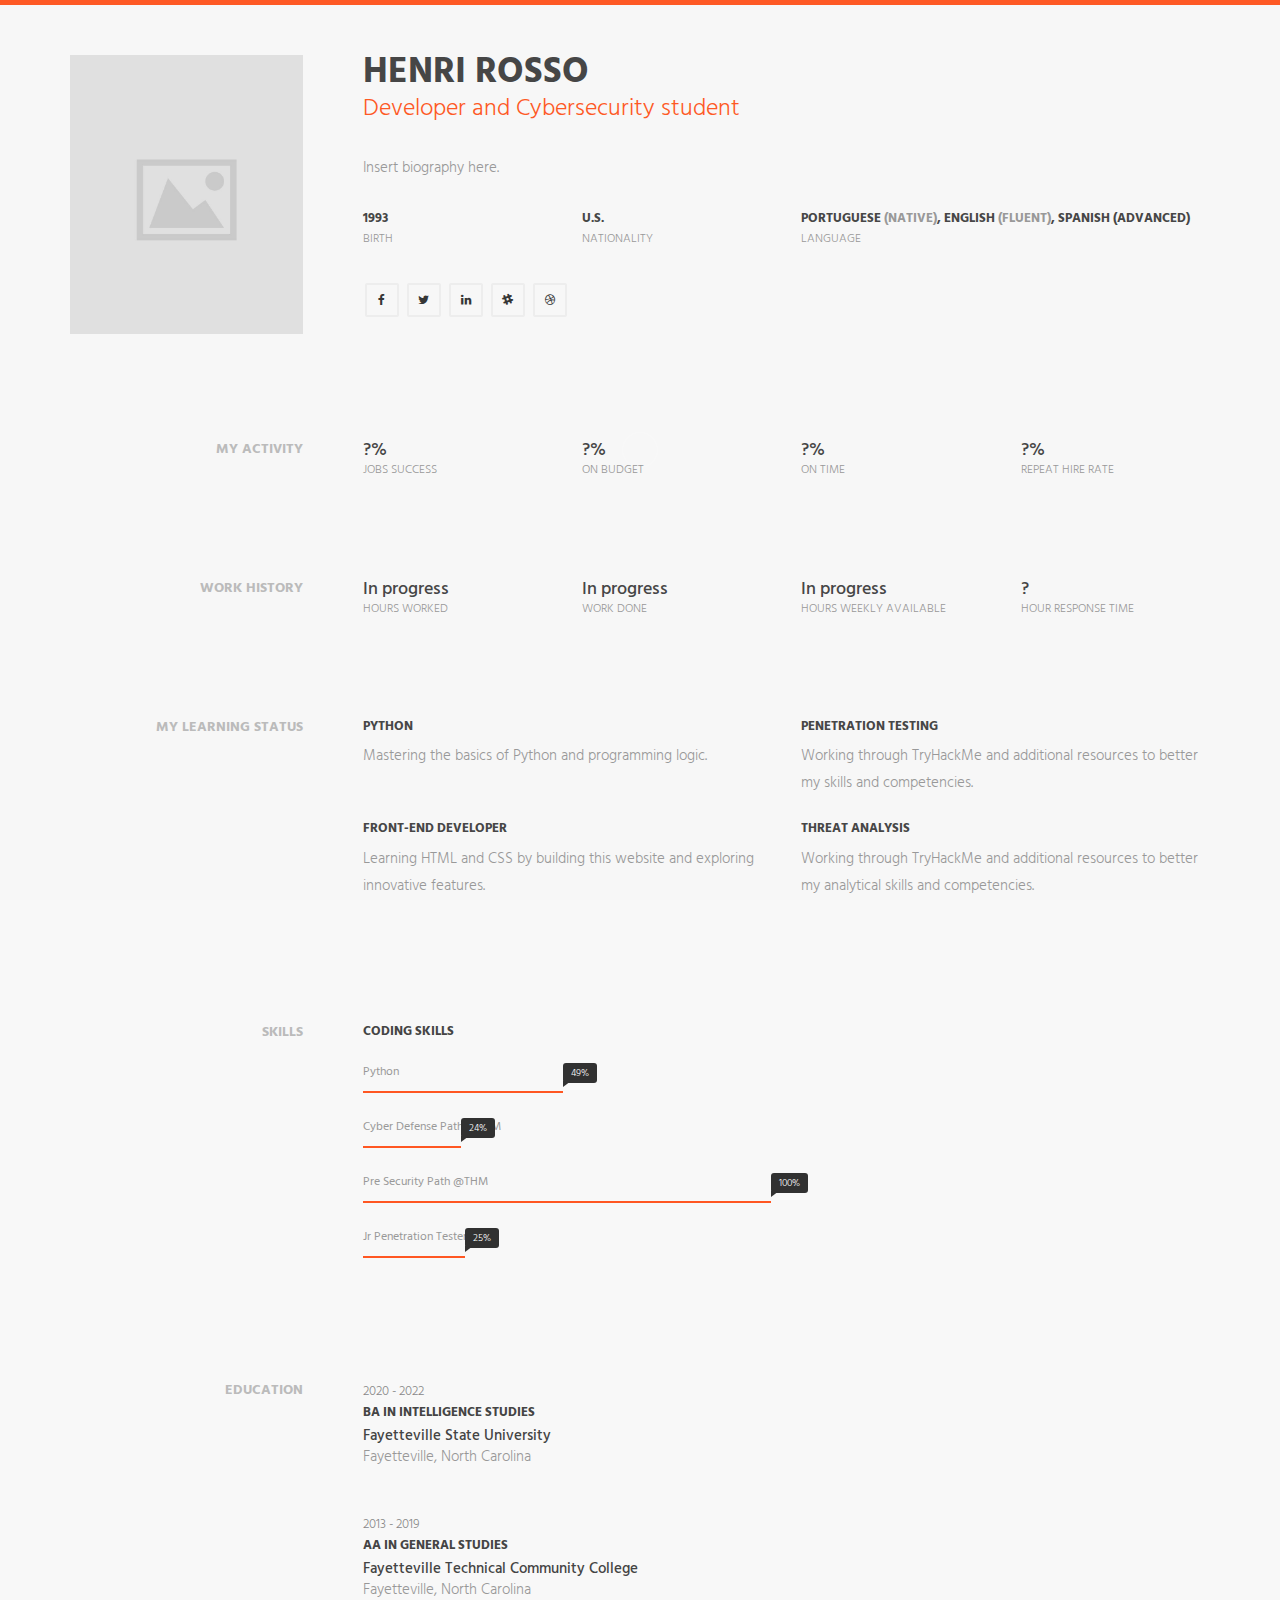
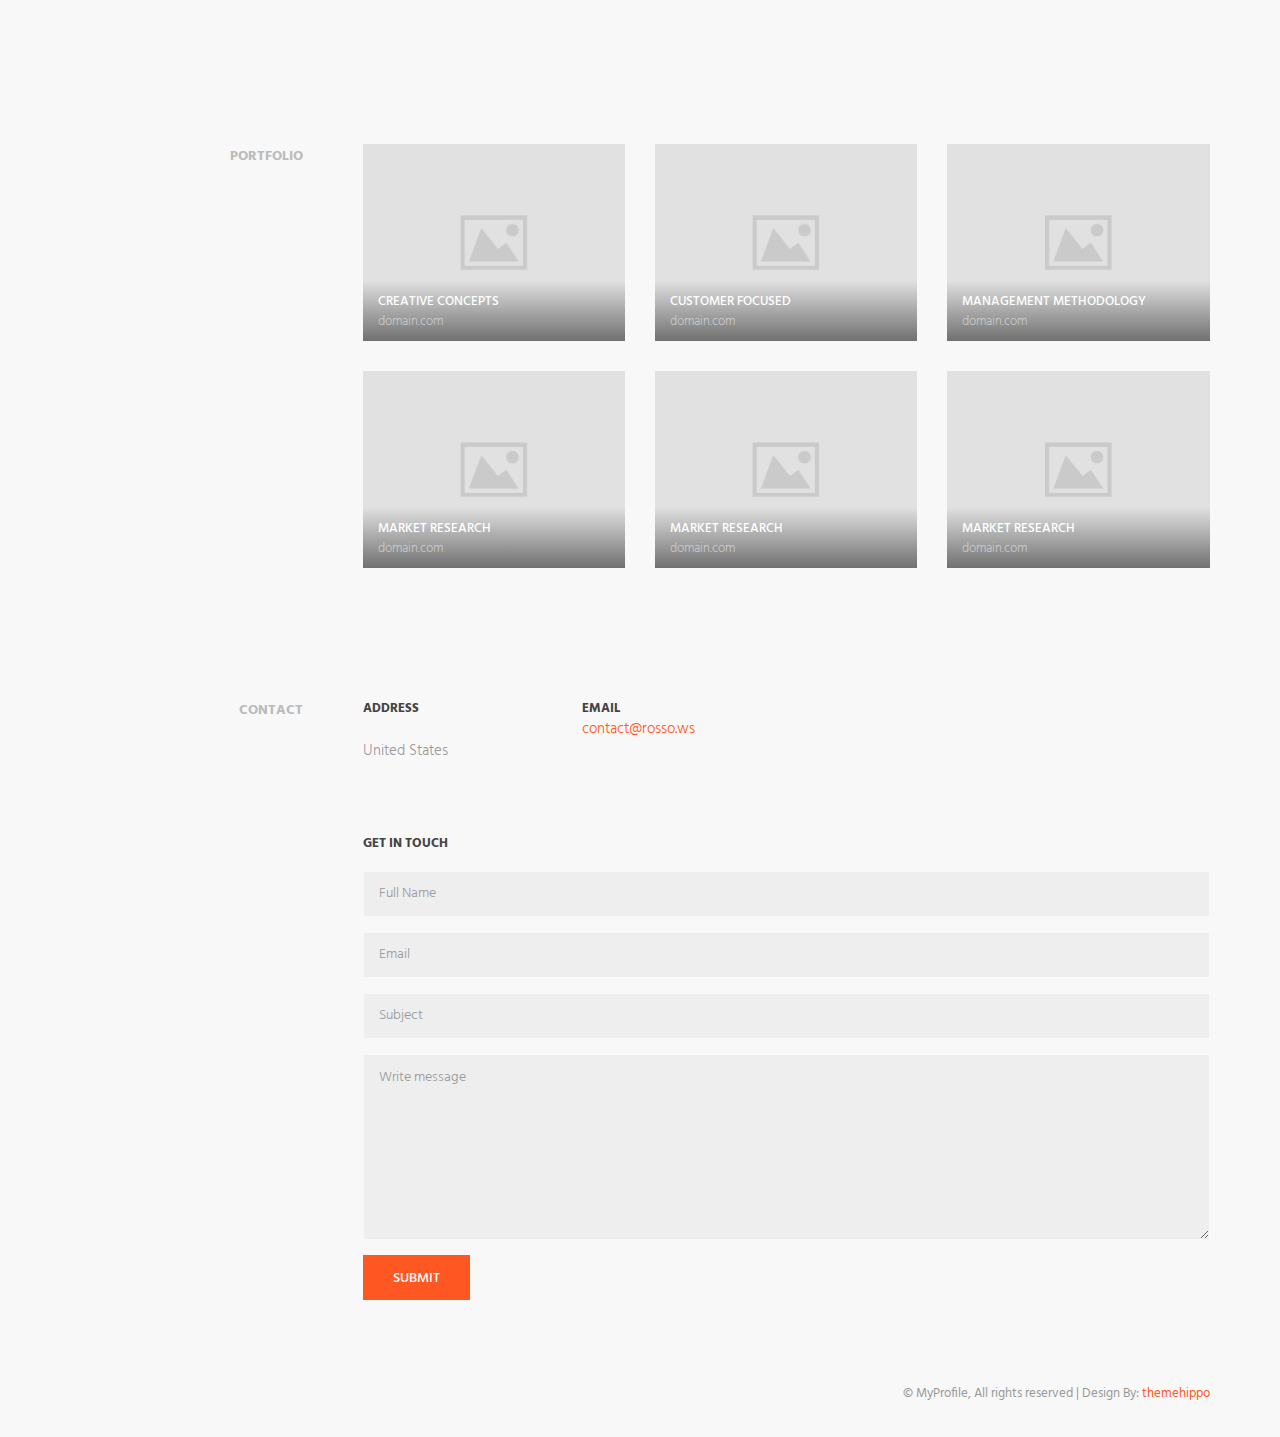
==== index.html @ 521755b3 "website" ====
<!DOCTYPE html>
<html>
<head>
    <meta charset="utf-8">
    <meta http-equiv="X-UA-Compatible" content="IE=edge">
    <meta name="viewport" content="width=device-width, initial-scale=1">
    <!-- The above 3 meta tags *must* come first in the head; any other head content must come *after* these tags -->
    <title>MyProfile - Bootstrap Resume Template</title>

    <!-- favicon -->
    <link href="favicon.png" rel=icon>

    <!-- web-fonts -->
    <link href="https://fonts.googleapis.com/css?family=Hind:300,400,500,600,700" rel="stylesheet">

    <!-- font-awesome -->
    <link href="css/font-awesome.min.css" rel="stylesheet">

    <!-- Bootstrap -->
    <link href="css/bootstrap.min.css" rel="stylesheet">

    <!-- owl carousal -->
    <link href="css/owl.carousel.css" rel="stylesheet">

    <!-- Style CSS -->
    <link href="css/style.css" rel="stylesheet">

    <!-- HTML5 shim and Respond.js for IE8 support of HTML5 elements and media queries -->
    <!-- WARNING: Respond.js doesn't work if you view the page via file:// -->
    <!--[if lt IE 9]>
    <script src="https://oss.maxcdn.com/html5shiv/3.7.2/html5shiv.min.js"></script>
    <script src="https://oss.maxcdn.com/respond/1.4.2/respond.min.js"></script>
    <![endif]-->
</head>
<body>
<div id="main-wrapper">
<!-- Page Preloader -->
<div id="preloader">
    <div id="status">
        <div class="status-mes"></div>
    </div>
</div>

<header class="header">
    <div class="container">
        <div class="row">
            <div class="col-md-3">
                <div class="profile-img">
                    <img src="img/img-profile.jpg" class="img-responsive" alt=""/>
                </div>
                <!-- Profile Image -->
            </div>
            <div class="col-md-9">
                <div class="name-wrapper">
                    <h1 class="name">Henri Rosso</h1>
                    <span>Developer and Cybersecurity student</span>
                </div>
                <p>
                    Insert biography here.
                </p>


                <div class="row">
                    <div class="col-md-3">
                        <div class="personal-details">
                            <strong>1993</strong>
                            <small>BIRTH</small>
                        </div>
                    </div>
                    <div class="col-md-3">
                        <div class="personal-details">
                            <strong>U.S.</strong>
                            <small>NATIONALITY</small>
                        </div>
                    </div>
                    <div class="col-md-6">
                        <div class="personal-details">
                            <strong>PORTUGUESE <span>(NATIVE)</span>, ENGLISH <span>(FLUENT)</span></span>, SPANISH (ADVANCED)</span></strong>
                            <small>LANGUAGE</small>
                        </div>
                    </div>
                </div>

                <ul class="social-icon">
                    <li><a href="#"><i class="fa fa-facebook" aria-hidden="true"></i></a></li>
                    <li><a href="#"><i class="fa fa-twitter" aria-hidden="true"></i></a></li>
                    <li><a href="#"><i class="fa fa-linkedin" aria-hidden="true"></i></a></li>
                    <li><a href="#"><i class="fa fa-slack" aria-hidden="true"></i></a></li>
                    <li><a href="#"><i class="fa fa-dribbble" aria-hidden="true"></i></a></li>
                </ul>
            </div>
        </div>
    </div>
</header>
<!-- .header-->

<section class="section-wrapper">
    <div class="container">
        <div class="row">
            <div class="col-md-3">
                <div class="section-title">
                    <h2>My Activity</h2>
                </div>
            </div>
            <div class="col-md-9">
                <div class="row">
                    <div class="col-sm-3">
                        <div class="item-stats">
                            <div class="item-stats-value">?%</div>
                            <div class="item-stats-name">Jobs Success</div>
                        </div>
                    </div>
                    <div class="col-sm-3">
                        <div class="item-stats">
                            <div class="item-stats-value">?%</div>
                            <div class="item-stats-name">On Budget</div>
                        </div>
                    </div>
                    <div class="col-sm-3">
                        <div class="item-stats">
                            <div class="item-stats-value">?%</div>
                            <div class="item-stats-name">On Time</div>
                        </div>
                    </div>
                    <div class="col-sm-3">
                        <div class="item-stats">
                            <div class="item-stats-value">?%</div>
                            <div class="item-stats-name">Repeat Hire Rate</div>
                        </div>
                    </div>
                </div>
            </div>
        </div>
    </div>
</section>
<!-- .activity-wrapper -->

<section class="work-history-wrapper section-wrapper">
    <div class="container">
        <div class="row">
            <div class="col-md-3">
                <div class="section-title">
                    <h2>Work History</h2>
                </div>
            </div>
            <div class="col-md-9">
                <div class="row">
                    <div class="col-sm-3">
                        <div class="item-stats">
                            <div class="item-stats-value">In progress</div>
                            <div class="item-stats-name">hours worked</div>
                        </div>
                    </div>
                    <div class="col-sm-3">
                        <div class="item-stats">
                            <div class="item-stats-value">In progress</div>
                            <div class="item-stats-name">Work Done</div>
                        </div>
                    </div>
                    <div class="col-sm-3">
                        <div class="item-stats">
                            <div class="item-stats-value">In progress</div>
                            <div class="item-stats-name">Hours weekly Available</div>
                        </div>
                    </div>
                    <div class="col-sm-3">
                        <div class="item-stats">
                            <div class="item-stats-value">?</div>
                            <div class="item-stats-name">Hour Response Time</div>
                        </div>
                    </div>
                </div>
            </div>
        </div>
    </div>
</section>
<!-- .work-history-wrapper -->

<section class="expertise-wrapper section-wrapper">
    <div class="container">
        <div class="row">
            <div class="col-md-3">
                <div class="section-title">
                    <h2>My Learning Status</h2>
                </div>
            </div>

            <div class="col-md-9">
                <div class="row">
                    <div class="col-md-6">
                        <div class="expertise-item">
                            <h3>Python</h3>

                            <p>
                                Mastering the basics of Python and programming logic.
                            </p>
                        </div>
                    </div>
                    <div class="col-md-6">
                        <div class="expertise-item">
                            <h3>Penetration Testing </h3>

                            <p>
                                Working through TryHackMe and additional resources to better my skills and competencies.
                            </p>
                        </div>
                    </div>
                </div>
                <div class="row">
                    <div class="col-md-6">
                        <div class="expertise-item">
                            <h3>Front-End Developer</h3>

                            <p>
                                Learning HTML and CSS by building this website and exploring innovative features.
                            </p>
                        </div>
                    </div>

                    <div class="col-md-6">
                        <div class="expertise-item">
                            <h3>Threat Analysis</h3>

                            <p>
                                Working through TryHackMe and additional resources to better my analytical skills and competencies. </p>
                        </div>
                    </div>

                </div>
            </div>
        </div>
        <!-- .row -->


    </div>
</section>
<!-- .expertise-wrapper -->

<section class="section-wrapper skills-wrapper">
    <div class="container">
        <div class="row">
            <div class="col-md-3">
                <div class="section-title">
                    <h2>Skills</h2>
                </div>
            </div>

            <div class="col-md-9">
                <div class="row">
                    <div class="col-md-6">
                        <div class="progress-wrapper">

                            <h3>CODING SKILLS</h3>

                            <div class="progress-item">
                                <span class="progress-title">Python</span>

                                <div class="progress">
                                    <div class="progress-bar" role="progressbar" aria-valuenow="49" aria-valuemin="0"
                                         aria-valuemax="100" style="width: 49%"><span
                                            class="progress-percent"> 49%</span>
                                    </div>
                                </div>
                                <!-- .progress -->
                            </div>
                            <!-- .skill-progress -->

                            <div class="progress-item">
                                <span class="progress-title">Cyber Defense Path @THM</span>

                                <div class="progress">
                                    <div class="progress-bar" role="progressbar" aria-valuenow="24" aria-valuemin="0"
                                         aria-valuemax="100" style="width: 24%"><span
                                            class="progress-percent"> 24%</span>
                                    </div>
                                </div>
                                <!-- /.progress -->
                            </div>
                            <!-- /.skill-progress -->

                            <div class="progress-item">
                                <span class="progress-title">Pre Security Path @THM</span>

                                <div class="progress">
                                    <div class="progress-bar" role="progressbar" aria-valuenow="100" aria-valuemin="0"
                                         aria-valuemax="100" style="width: 100%;"><span
                                            class="progress-percent"> 100%</span>
                                    </div>
                                </div>
                                <!-- /.progress -->
                            </div>
                            <!-- /.skill-progress -->

                            <div class="progress-item">
                                <span class="progress-title">Jr Penetration Tester</span>

                                <div class="progress">
                                    <div class="progress-bar" role="progressbar" aria-valuenow="25" aria-valuemin="0"
                                         aria-valuemax="100" style="width: 25%;"><span
                                            class="progress-percent"> 25%</span>
                                    </div>
                                </div>
                                <!-- /.progress -->
                            </div>
                            <!-- /.skill-progress -->


                        </div>
                        <!-- /.progress-wrapper -->
                    </div>
                    
                </div>
                <!--.row -->
            </div>
        </div>

    </div>
    <!-- .container-fluid -->
</section>
<!-- .skills-wrapper -->
<section class="section-education section-wrapper">
    <div class="container">
        <div class="row">
            <div class="col-md-3">
                <div class="section-title"><h2>Education</h2></div>
            </div>

            <div class="col-md-9">
                <div class="row">
                    <div class="col-md-12">
                        <div class="content-item">
                            <small>2020 - 2022</small>
                            <h3>BA in Intelligence Studies</h3>
                            <h4>Fayetteville State University</h4>

                            <p>Fayetteville, North Carolina</p>
                        </div>
                        <!-- .experience-item -->
                        <div class="content-item">
                            <small>2013 - 2019</small>
                            <h3>AA in General Studies</h3>
                            <h4>Fayetteville Technical Community College</h4>

                            <p>Fayetteville, North Carolina</p>
                        </div>
                        <!-- .experience-item -->
                        <!-- .experience-item -->
                    </div>
                </div>
                <!--.row-->
            </div>

        </div>
        <!--.row-->
    </div>
    <!-- .container -->
</section>
<!-- .section-education -->
<section class="section-wrapper portfolio-section">
    <div class="container">
        <div class="row">
            <div class="col-md-3">
                <div class="section-title">
                    <h2>Portfolio</h2>
                </div>
            </div>

            <div class="col-md-9">
                <div class="row">
                    <div class="col-md-4 col-sm-6">
                        <a class="portfolio-item" href="#">
                            <div class="portfolio-thumb">
                                <img src="img/portfolio-1.jpg" alt="">
                            </div>

                            <div class="portfolio-info">
                                <h3>Creative concepts</h3>
                                <small>domain.com</small>
                            </div>
                            <!-- portfolio-info -->
                        </a>
                        <!-- .portfolio-item -->
                    </div>
                    <div class="col-md-4 col-sm-6">
                        <a class="portfolio-item" href="#">
                            <div class="portfolio-thumb">
                                <img src="img/portfolio-2.jpg" alt="">
                            </div>

                            <div class="portfolio-info">
                                <h3>Customer focused</h3>
                                <small>domain.com</small>
                            </div>
                            <!-- portfolio-info -->
                        </a>
                        <!-- .portfolio-item -->
                    </div>
                    <div class="col-md-4 col-sm-6">
                        <a class="portfolio-item" href="#">
                            <div class="portfolio-thumb">
                                <img src="img/portfolio-3.jpg" alt="">
                            </div>

                            <div class="portfolio-info">
                                <h3>Management methodology</h3>
                                <small>domain.com</small>
                            </div>
                            <!-- portfolio-info -->
                        </a>
                        <!-- .portfolio-item -->
                    </div>
                    <div class="col-md-4 col-sm-6">
                        <a class="portfolio-item" href="#">
                            <div class="portfolio-thumb">
                                <img src="img/portfolio-4.jpg" alt="">
                            </div>

                            <div class="portfolio-info">
                                <h3>Market research</h3>
                                <small>domain.com</small>
                            </div>
                            <!-- portfolio-info -->
                        </a>
                        <!-- .portfolio-item -->
                    </div>
                    <div class="col-md-4 col-sm-6">
                        <a class="portfolio-item" href="#">
                            <div class="portfolio-thumb">
                                <img src="img/portfolio-5.jpg" alt="">
                            </div>

                            <div class="portfolio-info">
                                <h3>Market research</h3>
                                <small>domain.com</small>
                            </div>
                            <!-- portfolio-info -->
                        </a>
                        <!-- .portfolio-item -->
                    </div>
                    <div class="col-md-4 col-sm-6">
                        <a class="portfolio-item" href="#">
                            <div class="portfolio-thumb">
                                <img src="img/portfolio-6.jpg" alt="">
                            </div>

                            <div class="portfolio-info">
                                <h3>Market research</h3>
                                <small>domain.com</small>
                            </div>
                            <!-- portfolio-info -->
                        </a>
                        <!-- .portfolio-item -->
                    </div>
                </div>
            </div>
        </div>
        <!-- /.row -->
    </div>
</section>
<!-- .portfolio -->

<section class="section-contact section-wrapper">
    <div class="container">
        <div class="row">
            <div class="col-md-3">
                <div class="section-title">
                    <h2>Contact</h2>
                </div>
            </div>

            <div class="col-md-9">
                <div class="row">
                    <div class="col-md-3">
                        <address>
                            <strong>Address</strong><br>
                            <br>
                            United States

                        </address>
                    </div>
                    <div class="col-md-3">
                        <address>
                            <strong>Email</strong><br>
                            <a href="mailto:#">contact@rosso.ws</a>
                        </address>
                    </div>

                </div>
                <!--.row-->

                <div class="feedback-form">
                    <h3>GET IN TOUCH</h3>

                    <form id="contactForm" action="sendemail.php" method="POST">
                        <div class="form-group">
                            <input type="text" name="name" required="" class="form-control" id="InputName"
                                   placeholder="Full Name">
                        </div>
                        <div class="form-group">
                            <input type="email" name="email" required="" class="form-control" id="InputEmail"
                                   placeholder="Email">
                        </div>
                        <div class="form-group">
                            <input type="text" name="subject" class="form-control" id="InputSubject"
                                   placeholder="Subject">
                        </div>
                        <div class="form-group">
                            <textarea class="form-control" rows="4" required="" name="message" id="message-text"
                                      placeholder="Write message"></textarea>
                        </div>

                        <button type="submit" class="btn btn-primary">Submit</button>
                    </form>
                </div>
                <!-- .feedback-form -->

            </div>
        </div>
        <!--.row-->

    </div>
    <!--.container-fluid-->
</section>
<!--.section-contact-->

<footer class="footer">
    <div class="copyright-section">
        <div class="container">
            <div class="row">
                <div class="col-md-12">
                    <div class="copytext">&copy; MyProfile, All rights reserved | Design By: <a
                            href="https://themehippo.com">themehippo</a></div>
                </div>
            </div>
            <!--.row-->
        </div>
        <!-- .container-fluid -->
    </div>
    <!-- .copyright-section -->
</footer>
<!-- .footer -->

</div>
<!-- #main-wrapper -->

<!-- jquery -->
<script src="js/jquery-2.1.4.min.js"></script>
<!-- Bootstrap -->
<script src="js/bootstrap.min.js"></script>
<!--owl carousal-->
<script src="js/owl.carousel.min.js"></script>
<!--theme script-->
<script src="js/scripts.js"></script>
</body>
</html>
---- css/style.css ----
/*
Template Name: My Profile
Description: HTML5 / CSS3 One Page
Version: 1.0
Author: themehippo.com
*/

/*------------------------------------------------------------------
# [Color codes]

# Body  (text): #3a4750
# Heading Color #444444
# Theme Color (link color) #ff5722
# Mid grey (sub header) #f4f4f4
# -------------------------------------------------------------------*/

/* ---------------------------------

[Table of contents]

1. Body
2. header / .header
3. My Activity / .item-stats
4. Work History / .work-history-wrapper
5. My Specialities / .expertise-wrapper
6. Skills / .skills-wrapper
7. Work Experiance / .section-experience
8. Education / .section-education
9. Marketplace Profile / .section-profile
10. Portfolio / .portfolio-section
11. Recent Reviews / .review-section
12. Contact / .section-contact
13. footer 

------------------------------------*/


body {
    font-family : 'Hind', sans-serif;
    font-size   : 15px;
    line-height : 1.8em;
    color       : #989898;
    font-weight : 300;
    background  : #f8f8f8;
    }

/* --------------------------------------
 * Global Typography
 *------------------------------------------*/

h1, h2, h3, h4, h5, h6 {
    margin : 0 0 15px;
    color  : #444444;
    }

h1 {
    font-size   : 36px;
    line-height : 1.8em;
    font-weight : 700;
    }

h2 {
    font-size   : 18px;
    line-height : 1.8em;
    font-weight : 700;
    }

h3 {
    font-size   : 13px;
    line-height : 1.8em;
    font-weight : 700;
    }

h4 {
    font-size   : 15px;
    line-height : 1.8em;
    font-weight : 500;
    }

h5 {
    font-size   : 15px;
    line-height : 1.5em;
    font-weight : 500;
    }

h6 {
    font-size   : 15px;
    line-height : 1.5em;
    }

/* --------------------------------------
 * LINK STYLE
 *------------------------------------------*/
a {
    color              : #ff5722;
    text-decoration    : none;
    -webkit-transition : all 0.3s ease 0s;
    -moz-transition    : all 0.3s ease 0s;
    -o-transition      : all 0.3s ease 0s;
    transition         : all 0.3s ease 0s;
    }

a,
a:active,
a:focus,
a:active {
    text-decoration : none;
    outline         : none
    }

a:hover,
a:focus {
    text-decoration : none;
    color           : #ff5722;
    }

p {
    margin-bottom : 20px;
    }

strong {
    color : #444444;
    }

ul {
    margin     : 0;
    padding    : 0;
    list-style : none;
    }

/*------------------
 * Button Style
 *------------------*/
.btn {
    padding        : 14px 30px 11px;
    margin-bottom  : 0;
    font-size      : 14px;
    font-weight    : 500;
    border-radius  : 0;
    border         : 0;
    text-transform : uppercase;
    transition     : all .3s;
    }

.btn-lg {
    font-weight : 700;
    font-size   : 24px;
    padding     : 15px 30px;
    }

/*btn-primary*/
.btn-primary {
    background-color : #ff5722;
    }

.btn-primary:hover,
.btn-primary:focus,
.btn-primary:active:focus {
    background : #de4718;
    }

/*btn-default*/
.btn-default {
    color            : #2a54f5;
    background-color : transparent;
    border           : 2px solid #2a54f5;
    }

.btn-default:hover,
.btn-default:focus,
.btn-default:active:focus {
    background   : #2a54f5;
    color        : #ffffff;
    border-color : #2a54f5;
    }

button:focus,
.btn:focus,
.btn:active:focus {
    outline : none;
    }

/* --------------------
 *  main Wrapper
 * -------------------*/
#main-wrapper {
    overflow : hidden;
    }

/*-------------------
 * Section Wrapper
 *-------------------*/
.section-wrapper {
    padding : 50px 0;
    }

@media (max-width : 768px) {
    .section-wrapper {
        padding : 20px 0;
        }
    }

@media (max-width : 600px){
    .section-wrapper {
        padding : 20px;
        }
    }

/*---------------------------
 * Section Title
 *---------------------------*/
.section-title {
    margin-right : 30px;
    text-align   : right;
    }

.section-title h2 {
    font-size      : 14px;
    margin-bottom  : 5px;
    color          : #bbbbbb;
    text-transform : uppercase;
    }

@media (max-width: 768px) {
    .section-title{
        text-align: left;
        }
    .section-title h2{
        font-size: 18px;
        margin-bottom: 20px;
        }
    }

/*-----------------------------
 * NAVIGATION & HEADER STYLE
 *-----------------------------*/

.header {
    padding    : 50px 0;
    margin     : 0;
    position   : relative;
    border-top : 5px solid #ff5722;
    }

.header .profile-img {
    margin-right : 30px;
    }

.header .name-wrapper {
    margin-bottom : 30px;
    }

.header .name-wrapper h1 {
    text-transform : uppercase;
    line-height    : 1;
    margin         : 0 0 5px;
    }

.header .name-wrapper span {
    font-size : 24px;
    color     : #ff5722;
    }

.header .personal-details {
    margin : 10px 0;
    }

.header .personal-details strong {
    font-size   : 13px;
    color       : #444444;
    display     : block;
    line-height : 1;
    }

.header .personal-details small {
    font-size : 12px;
    }

.header .personal-details span {
    color : #989898;
    }

@media (max-width : 768px) {
    .header {
        padding    : 20px 0;
        }

    .header .profile-img {
        margin: 0 0 30px;
        }
    }

@media (max-width : 600px){
    .header{
        padding: 20px;
        }
    }


    /*-------------------
     * Social Icon
     *-------------------*/

.social-icon {
    margin  : 20px 0;
    padding : 0;
    display : block;
    }

.social-icon li {
    display : inline-block;
    margin  : 0 2px;
    }

.social-icon li a {
    display       : block;
    font-size     : 12px;
    color         : #333333;
    width         : 34px;
    height        : 34px;
    line-height   : 33px;
    text-align    : center;
    border-radius : 2px;
    border        : 2px solid #eeeeee;
    }

.social-icon li a:hover {
    border-color : #cccccc;
    }


/*-------------------
 * Expertise
 *-------------------*/
.item-stats .item-stats-value{
    font-size: 18px;
    color: #444;
    font-weight: 500;
    }

.item-stats .item-stats-name{
    font-size: 12px;
    text-transform: uppercase;
    line-height: 1;
    }


@media (max-width: 768px) {
    .item-stats{
        margin-bottom: 30px;
        }
    }

/*-------------------
 * Expertise
 *-------------------*/
.expertise-item {
    margin-bottom : 20px;
    }

.expertise-item h3 {
    text-transform : uppercase;
    margin-bottom  : 5px;
    }

/*-------------------
 * Skills Progressbar
 *-------------------*/

.progress-item {
    position : relative;
    }

.progress-item .progress-title {
    font-size     : 12px;
    font-weight   : 400;
    display       : inline-block;
    margin-bottom : 5px;
    }

.progress-item .progress {
    height        : 2px;
    box-shadow    : none;
    border-radius : 0;
    background    : transparent;
    }

.progress-item .progress-bar {
    background-color : #ff5722;
    box-shadow       : none;
    text-align       : right;
    }

.progress-item .progress-percent {
    font-size        : 10px;
    background-color : #313131;
    position         : absolute;
    top              : 5px;
    padding          : 0 8px;
    border-radius    : 3px;
    }

.progress-item .progress-percent::before {
    content      : "";
    position     : absolute;
    left         : 0;
    bottom       : -4px;
    border-top   : 6px solid #313131;
    border-right : 8px solid transparent;
    }


@media (max-width: 768px) {
    .progress-wrapper{
        margin-bottom: 50px;
        }
    }

/*-------------------
 * Portfolio
 *-------------------*/

.portfolio-item {
    position      : relative;
    display       : block;
    margin-bottom : 30px;
    }

.portfolio-item .portfolio-thumb img {
    height    : auto;
    display   : block;
    max-width : 100%;
    }

.portfolio-item .portfolio-info {
    position   : absolute;
    padding    : 15px 15px 5px;
    bottom     : 0;
    width      : 100%;
    z-index    : 1;
    background : -webkit-linear-gradient(
            top,
            transparent 0%,
            rgba(0, 0, 0, 0.5) 100%
    );
    }

.portfolio-item::after {
    content    : "";
    position   : absolute;
    bottom     : 0;
    top        : 100%;
    left       : 0;
    right      : 0;
    background : -webkit-linear-gradient(
            top,
            transparent 0%,
            #000 100%
    );
    transition : all .2s linear;
    }

.portfolio-item:hover::after {
    top : 0;
    }

.portfolio-item .portfolio-info h3 {
    margin         : 0;
    line-height    : 1;
    color          : #ffffff;
    font-weight    : 500;
    text-transform : uppercase;
    }

.portfolio-item .portfolio-info small {
    color : rgba(255, 255, 255, .5);
    }


/*-----------------
 * Review
 *-----------------*/

#review .owl-wrapper .owl-item{
    padding-right: 20px;
    }
#review .media-left{
    padding-right: 15px;
    }
#review .media-left img{
    width: 50px;
    border-radius: 3px;
    }

#review .user-name{
    color: #444;
    font-weight: 500;
    }

#review .review-text{
    margin: 10px 0;
    }

/* rating */

#review .rating{
    display: -webkit-inline-box;
    display: -webkit-inline-flex;
    display: -ms-inline-flexbox;
    display: inline-flex;
    -webkit-box-align: center;
    -webkit-align-items: center;
    -ms-flex-align: center;
    align-items: center;
    }

#review .rating::after{
    content: attr(data-star_rating);
    padding: 3px 5px 0;
    color: #444;
    font-size: 16px;
    font-weight: 500;
    line-height: 21px;
    border-radius: 2px;
    margin-left: 5px;
    }

#review .rating-total{
    display: -webkit-inline-box;
    display: -webkit-inline-flex;
    display: -ms-inline-flexbox;
    display: inline-flex;
    position: relative;
    -webkit-box-align: center;
    -webkit-align-items: center;
    -ms-flex-align: center;
    align-items: center;
    -webkit-box-pack: justify;
    -webkit-justify-content: space-between;
    -ms-flex-pack: justify;
    justify-content: space-between;
    width: 80px;
    height: 16px;
    margin-top: -2px;
    }

#review .rating-progress{
    position: absolute;
    top: 0;
    right: 0;
    bottom: 0;
    left: 0;
    }

#review .rating-progress::after,
#review .rating-progress::before{
    display: block;
    position: absolute;
    top: 0;
    right: 0;
    bottom: 0;
    left: 0;
    background-size: 80px 16px;
    background-repeat: no-repeat;
    content: "";
    }

#review .rating-progress::before{
    background-image: url("../img/rating-background.svg");
    }

#review .rating-progress::after{
    background-image: url("../img/rating-foreground.svg");
    }

#review .rating-progress.rate-0::after{
    width: 0;
    }

/* Rating Percent */

#review .rating-progress.rate-1::after{
    width: 20%;
    }

#review .rating-progress.rate-2::after{
    width: 40%;
    }

#review .rating-progress.rate-3::after{
    width: 60%;
    }

#review .rating-progress.rate-4::after{
    width: 80%;
    }

#review .rating-progress.rate-5::after{
    width: 100%;
    }


/* Pagination */

.owl-controls .owl-page{
    display: inline-block;
    }

.owl-controls .owl-page span{
    width: 4px;
    height: 4px;
    background: #000;
    margin-right: 10px;
    display: block;
    border-radius: 100%;
    opacity: .3;
    }

.owl-controls .owl-page.active span{
    opacity: 1;
    box-shadow: 0 0 0 1px #000;
    }


/*-------------------
 * Market Place Profile
 *-------------------*/
.profile-item{
    margin-bottom: 30px;
    }

.profile-item .media-object{
    width: 30px;
    }

.profile-item  a{
    color: #444;
    }

.profile-item  a:hover{
    color: #ff5722;
    }

/*-------------------
 * Content Item
 *-------------------*/

.content-item {
    margin-bottom : 40px;
    }

.content-item h3 {
    margin         : 0 0 10px;
    line-height    : 1;
    font-weight    : bold;
    text-transform : uppercase;
    }

.content-item h4 {
    margin      : 0;
    line-height : 1;
    }

.content-item small {
    color : #888888;
    }

/*-------------------
 * Contact
 *-------------------*/

.section-contact address strong {
    font-size      : 13px;
    text-transform : uppercase;
    }

.feedback-form {
    margin-top : 50px;
    }

/*-------------------
 * Form Style
 *-------------------*/

.form-group label {
    font-weight : normal;
    font-size   : 13px;
    }

.form-control {
    height        : 46px;
    line-height   : 46px;
    padding       : 0 15px;
    color         : #969595;
    border-color  : #f8f8f8;
    border-radius : 0;
    box-shadow    : none;
    box-sizing    : border-box;
    background    : #eeeeee;
    }

.form-control:focus,
.form-control:active {
    box-shadow   : none;
    background   : #ffffff;
    border-color : #000000;
    }

/* --------------------------------------------
 *   Footer
 *---------------------------------------------- */

/* Copyright */

.footer {
    padding : 30px 0;
    text-align : right;
    }

.footer .copyright-section {
    font-size  : 13px;
    }

.footer .copyright-section .copytext {
    font-weight : 400;
    display     : block;
    }

@media (max-width : 768px) {
    .footer {
        text-align: left;
        }
    }

@media (max-width : 600px){
    .footer {
        padding-left: 20px;
        padding-right: 20px;
        }
    }

/* ---------------------------------------------- /*
 * Preloader
/* ---------------------------------------------- */
#preloader {
    background : #ccc;
    bottom     : 0;
    left       : 0;
    position   : fixed;
    right      : 0;
    top        : 0;
    z-index    : 9999;
    }

#status,
.status-mes {
    background-image    : url(../img/puff.svg);
    background-position : center;
    background-repeat   : no-repeat;
    height              : 200px;
    left                : 50%;
    margin              : -100px 0 0 -100px;
    position            : absolute;
    top                 : 50%;
    width               : 200px;
    }

.status-mes {
    background : none;
    left       : 0;
    margin     : 0;
    text-align : center;
    top        : 65%;
    }
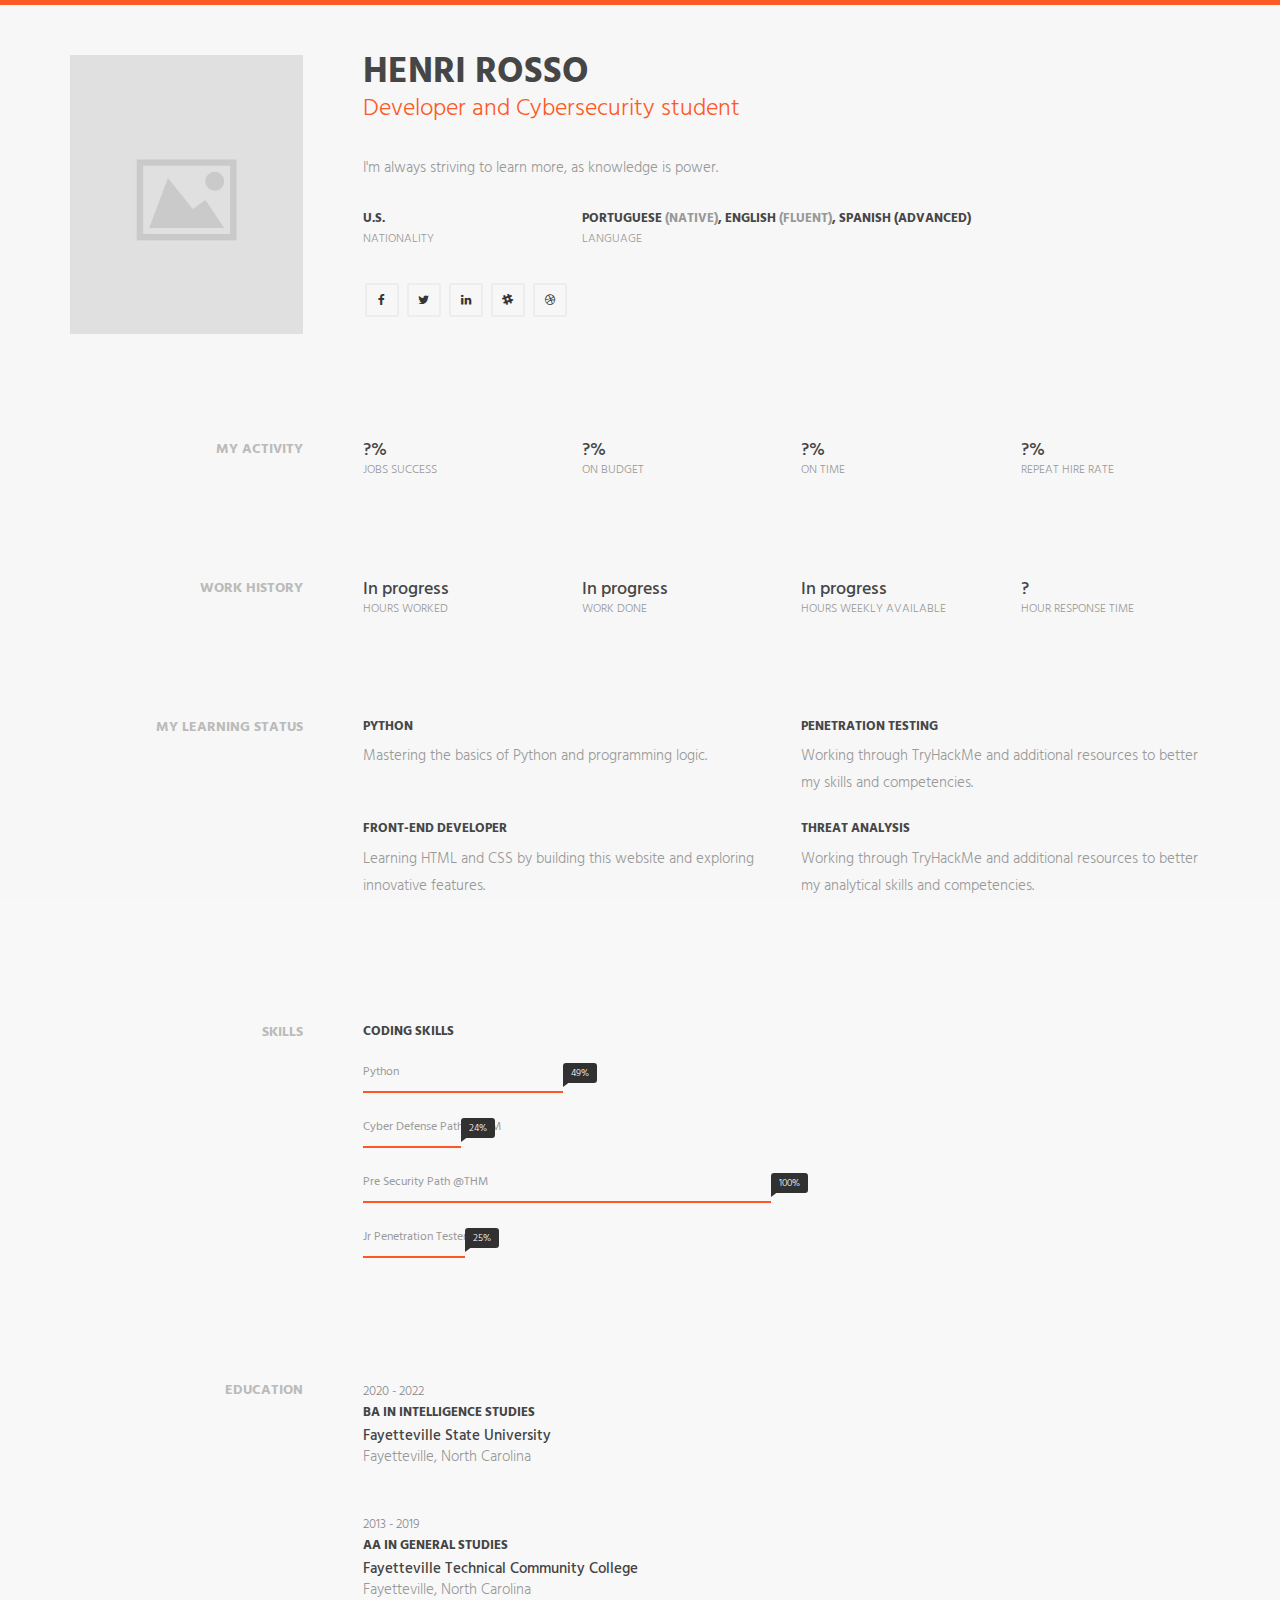
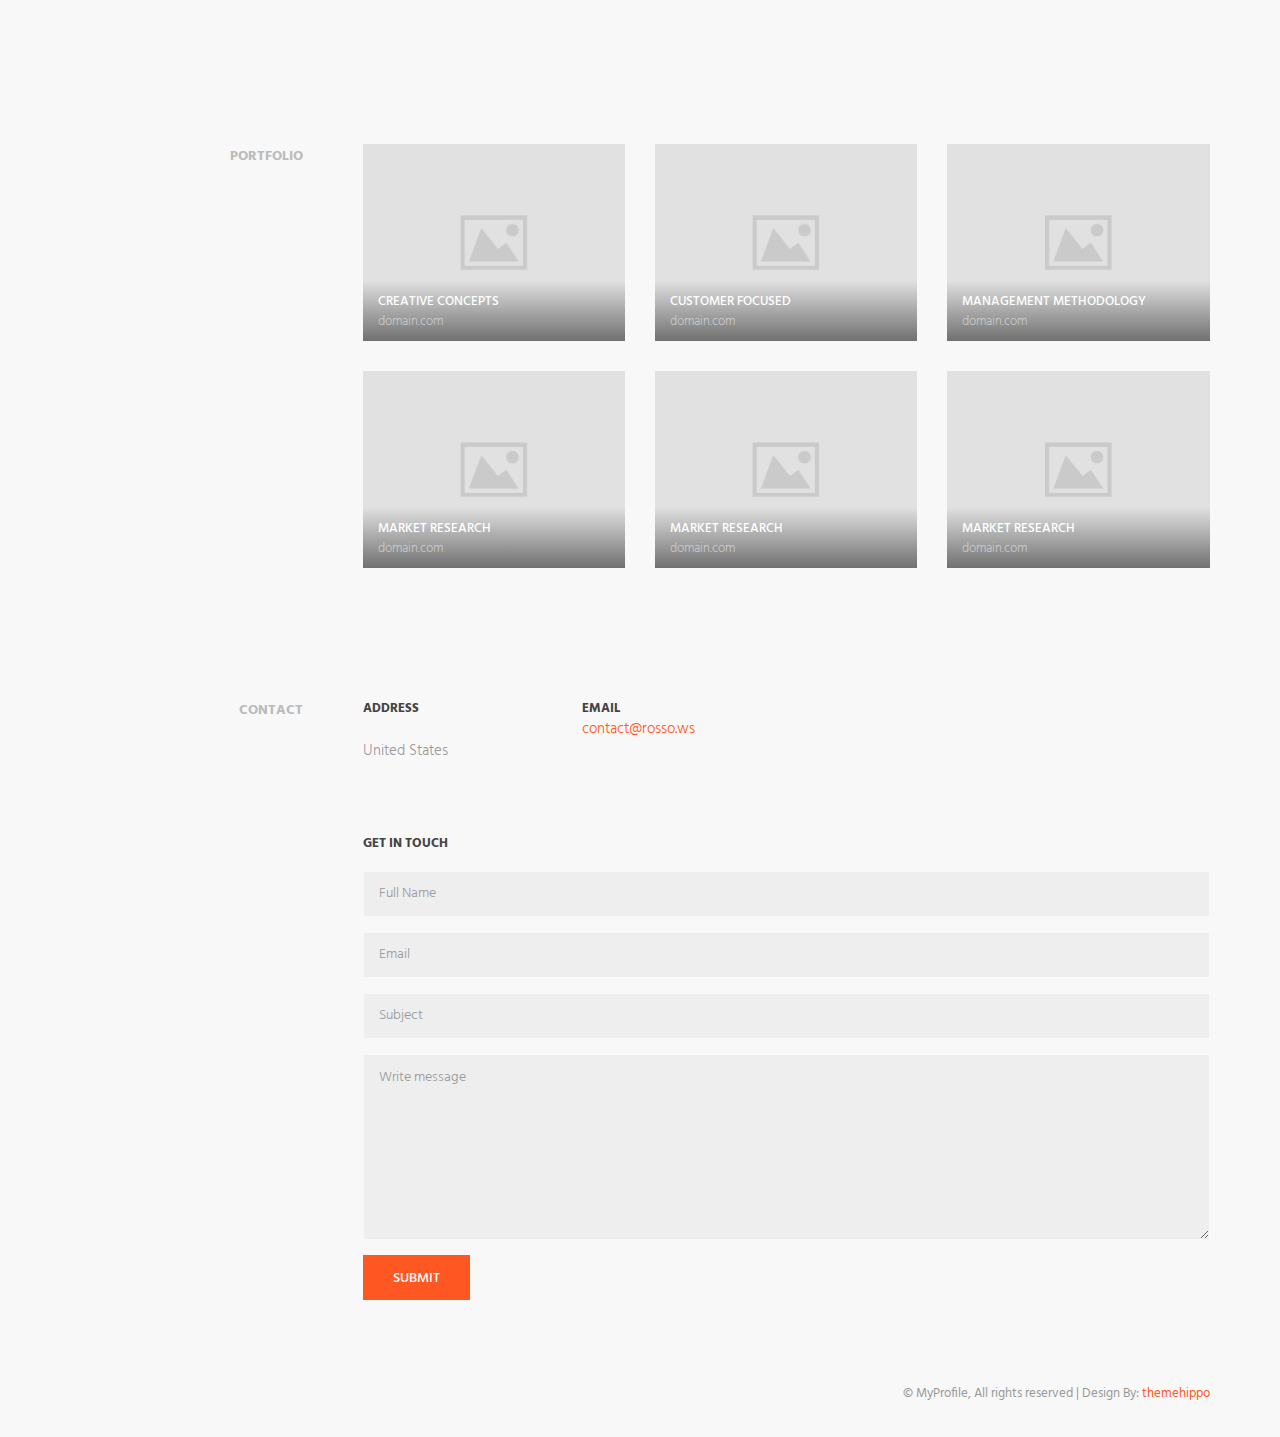
==== commit 3e20e2d7: "Update index.html" ====
--- a/index.html
+++ b/index.html
@@ -5,7 +5,7 @@
     <meta http-equiv="X-UA-Compatible" content="IE=edge">
     <meta name="viewport" content="width=device-width, initial-scale=1">
     <!-- The above 3 meta tags *must* come first in the head; any other head content must come *after* these tags -->
-    <title>MyProfile - Bootstrap Resume Template</title>
+    <title>Henri Rosso's Resumé</title>
 
     <!-- favicon -->
     <link href="favicon.png" rel=icon>
@@ -56,17 +56,11 @@
                     <span>Developer and Cybersecurity student</span>
                 </div>
                 <p>
-                    Insert biography here.
+                    I'm always striving to learn more, as knowledge is power.
                 </p>
 
 
                 <div class="row">
-                    <div class="col-md-3">
-                        <div class="personal-details">
-                            <strong>1993</strong>
-                            <small>BIRTH</small>
-                        </div>
-                    </div>
                     <div class="col-md-3">
                         <div class="personal-details">
                             <strong>U.S.</strong>
@@ -83,7 +77,7 @@
 
                 <ul class="social-icon">
                     <li><a href="#"><i class="fa fa-facebook" aria-hidden="true"></i></a></li>
-                    <li><a href="#"><i class="fa fa-twitter" aria-hidden="true"></i></a></li>
+                    <li><a href="https://www.twitter.com/x68Pocco"><i class="fa fa-twitter" aria-hidden="true"></i></a></li>
                     <li><a href="#"><i class="fa fa-linkedin" aria-hidden="true"></i></a></li>
                     <li><a href="#"><i class="fa fa-slack" aria-hidden="true"></i></a></li>
                     <li><a href="#"><i class="fa fa-dribbble" aria-hidden="true"></i></a></li>
@@ -552,4 +546,4 @@
 <!--theme script-->
 <script src="js/scripts.js"></script>
 </body>
-</html>+</html>
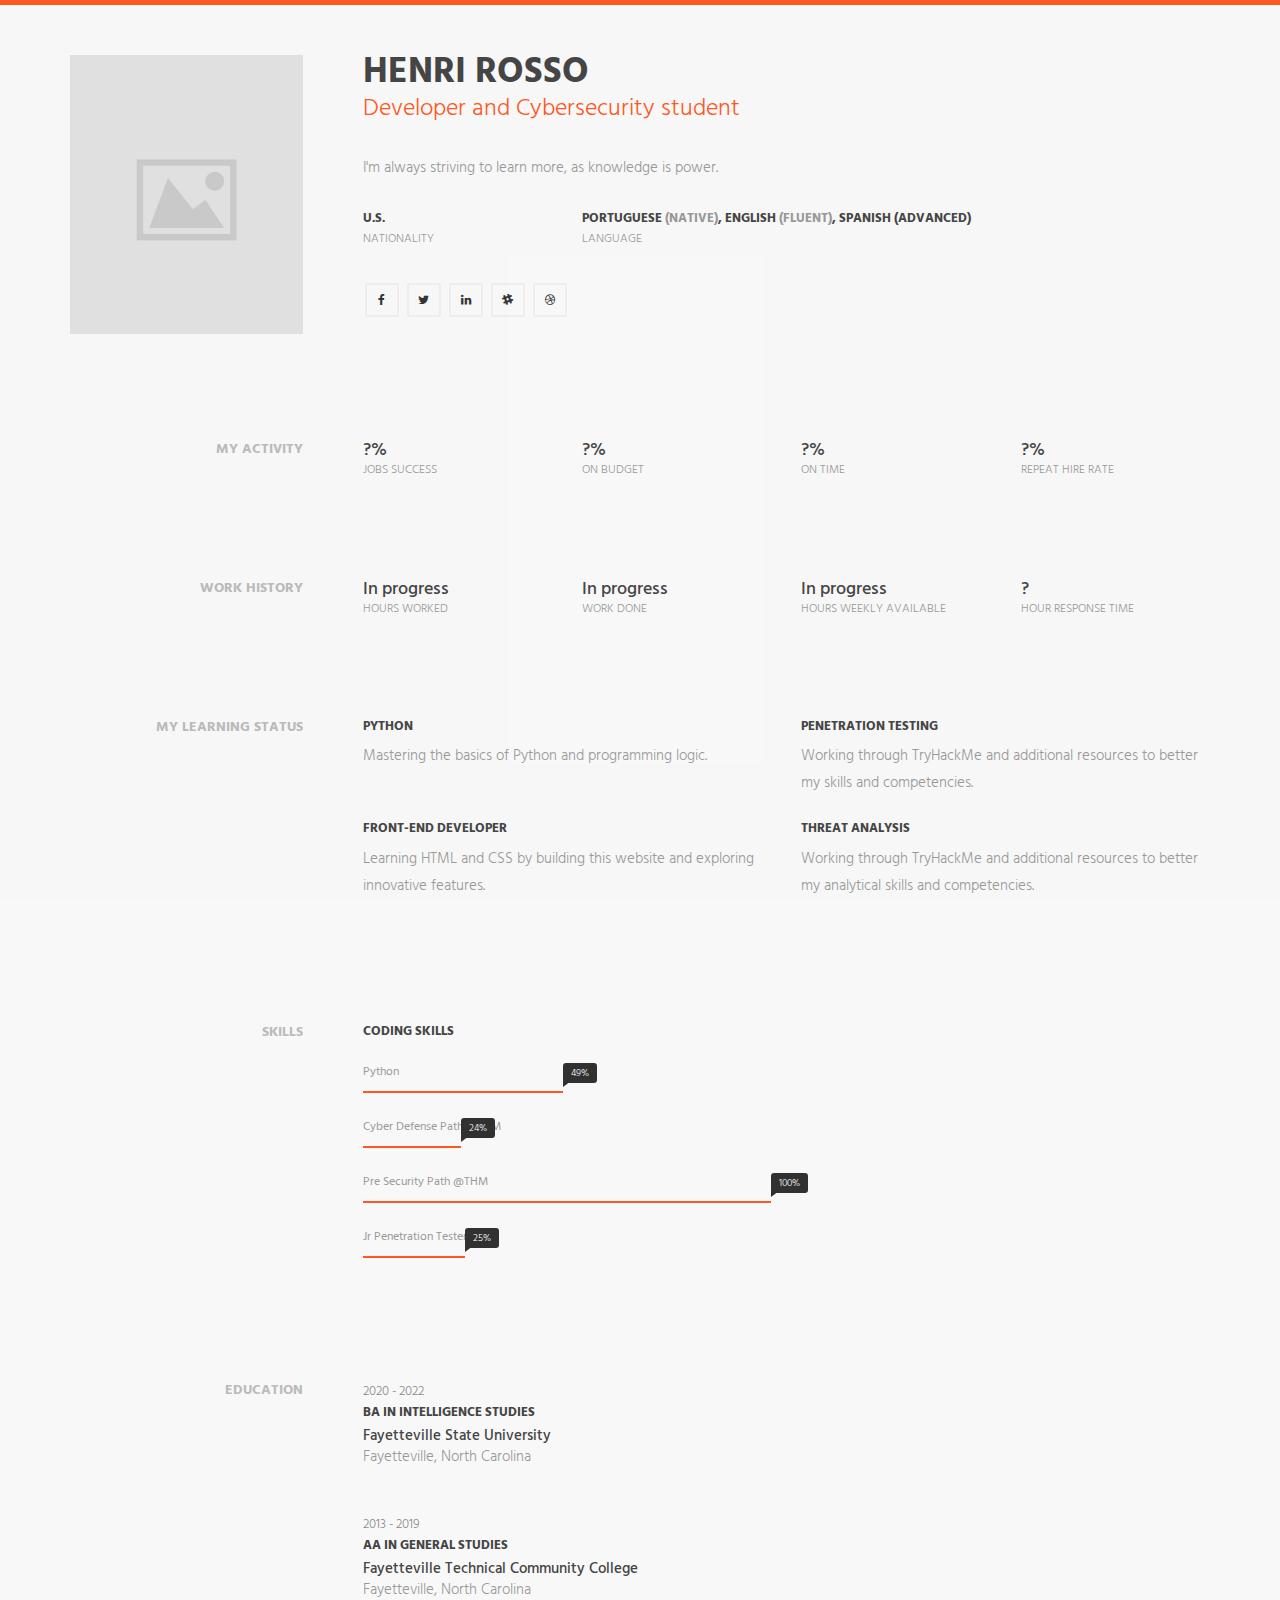
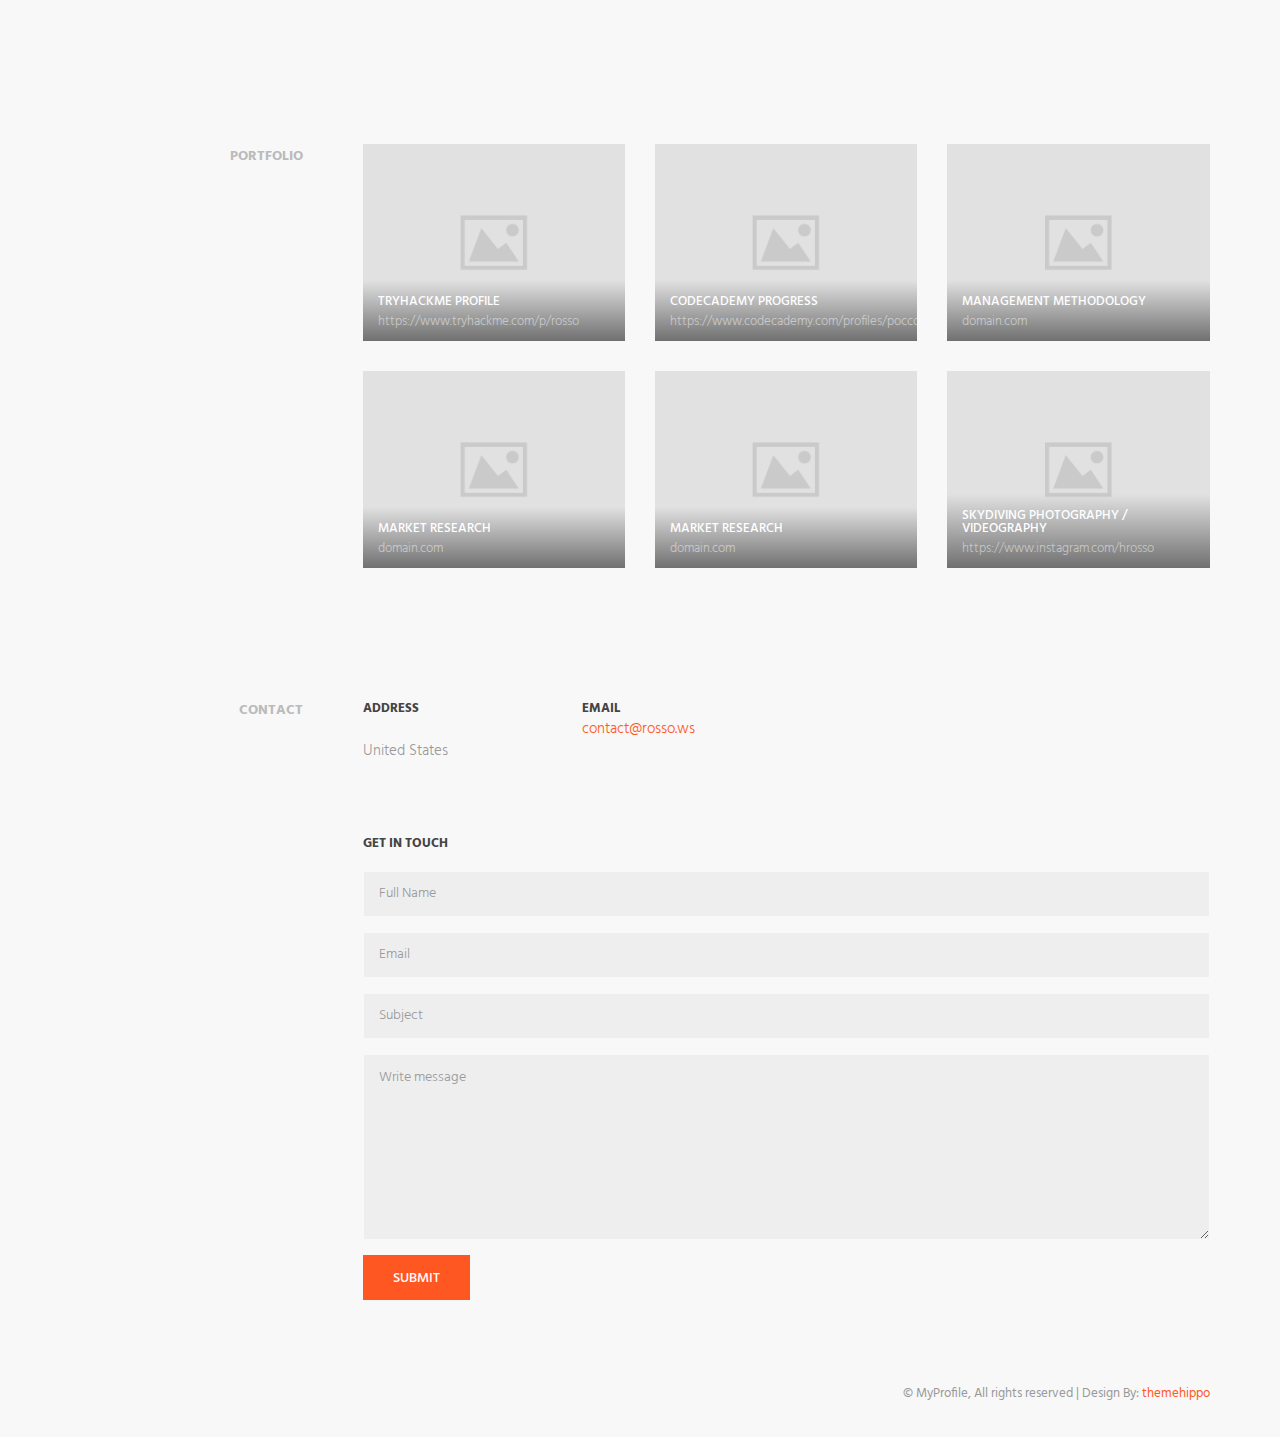
==== commit e0ac67e9: "Update index.html" ====
--- a/index.html
+++ b/index.html
@@ -368,8 +368,8 @@
                             </div>
 
                             <div class="portfolio-info">
-                                <h3>Creative concepts</h3>
-                                <small>domain.com</small>
+                                <h3>TryHackMe Profile</h3>
+                                <small>https://www.tryhackme.com/p/rosso</small>
                             </div>
                             <!-- portfolio-info -->
                         </a>
@@ -382,8 +382,8 @@
                             </div>
 
                             <div class="portfolio-info">
-                                <h3>Customer focused</h3>
-                                <small>domain.com</small>
+                                <h3>Codecademy Progress</h3>
+                                <small>https://www.codecademy.com/profiles/pocco</small>
                             </div>
                             <!-- portfolio-info -->
                         </a>
@@ -438,8 +438,8 @@
                             </div>
 
                             <div class="portfolio-info">
-                                <h3>Market research</h3>
-                                <small>domain.com</small>
+                                <h3>Skydiving Photography / Videography</h3>
+                                <small>https://www.instagram.com/hrosso</small>
                             </div>
                             <!-- portfolio-info -->
                         </a>
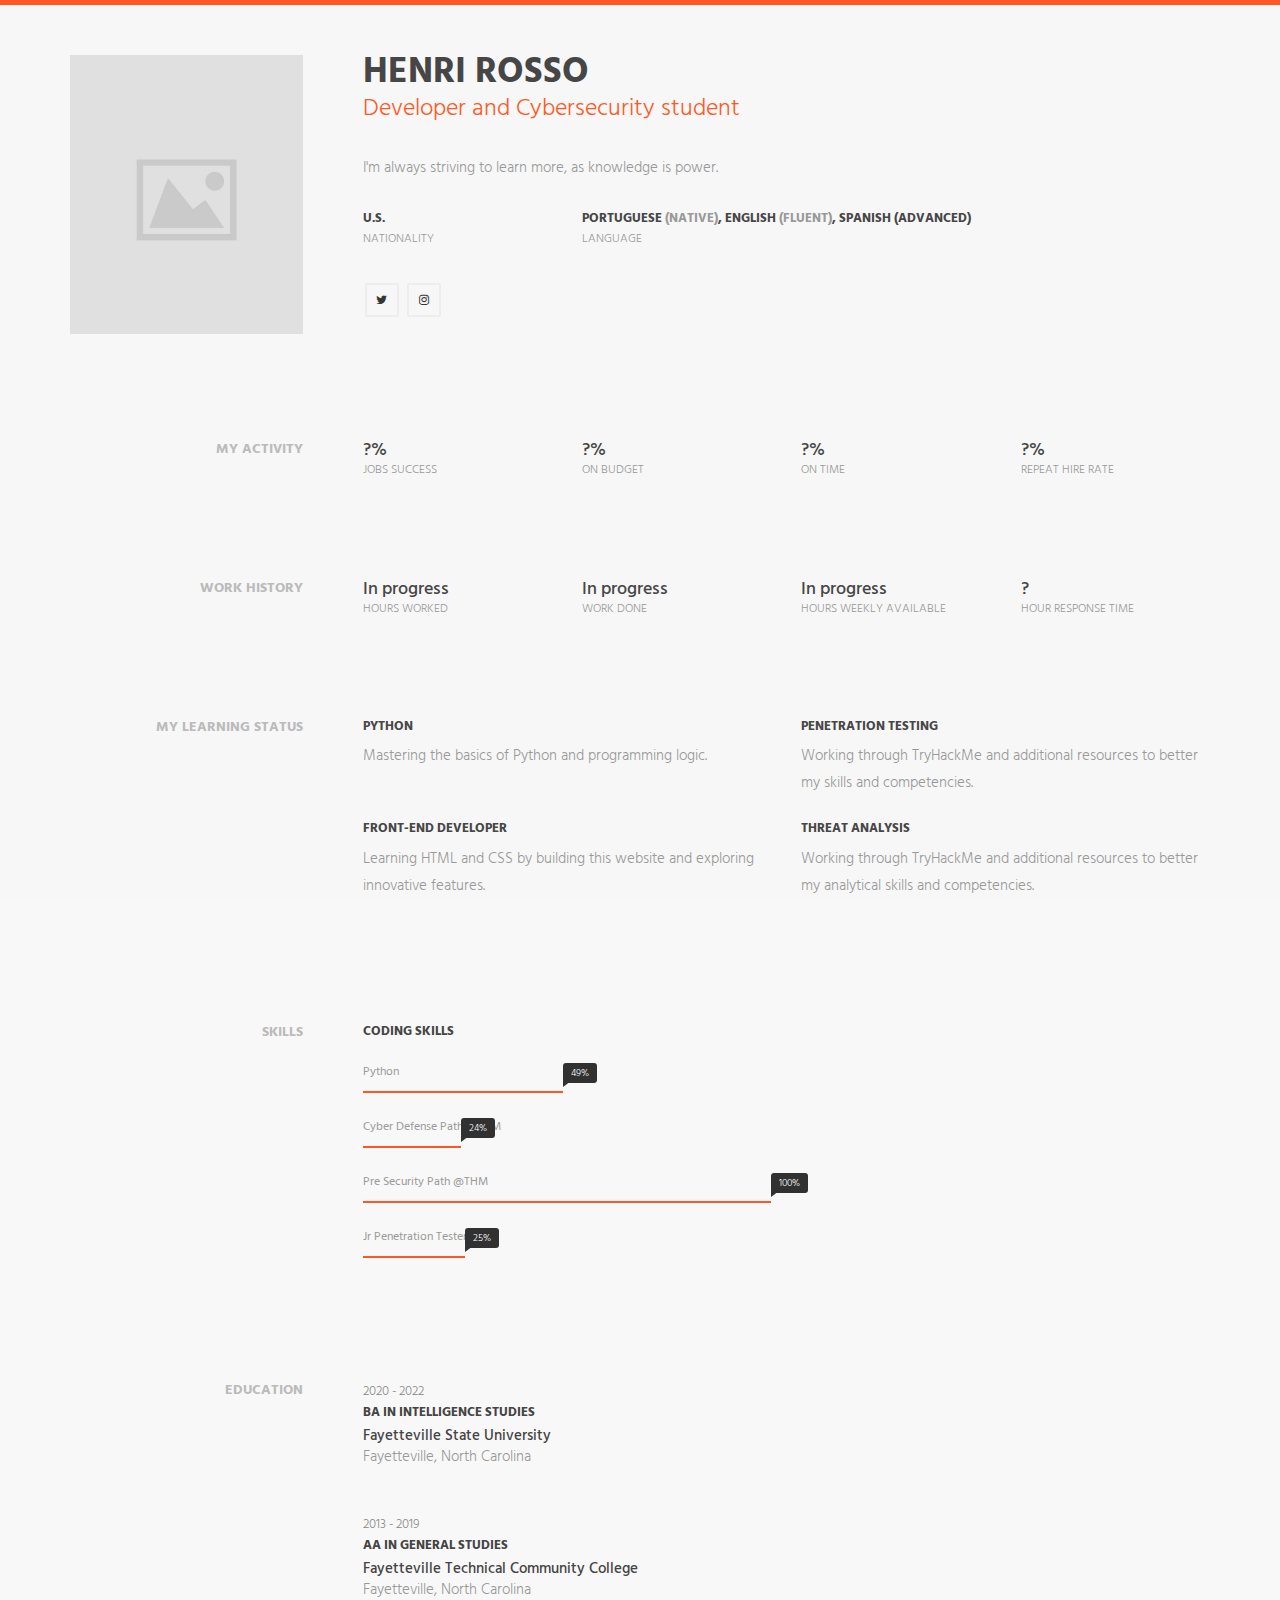
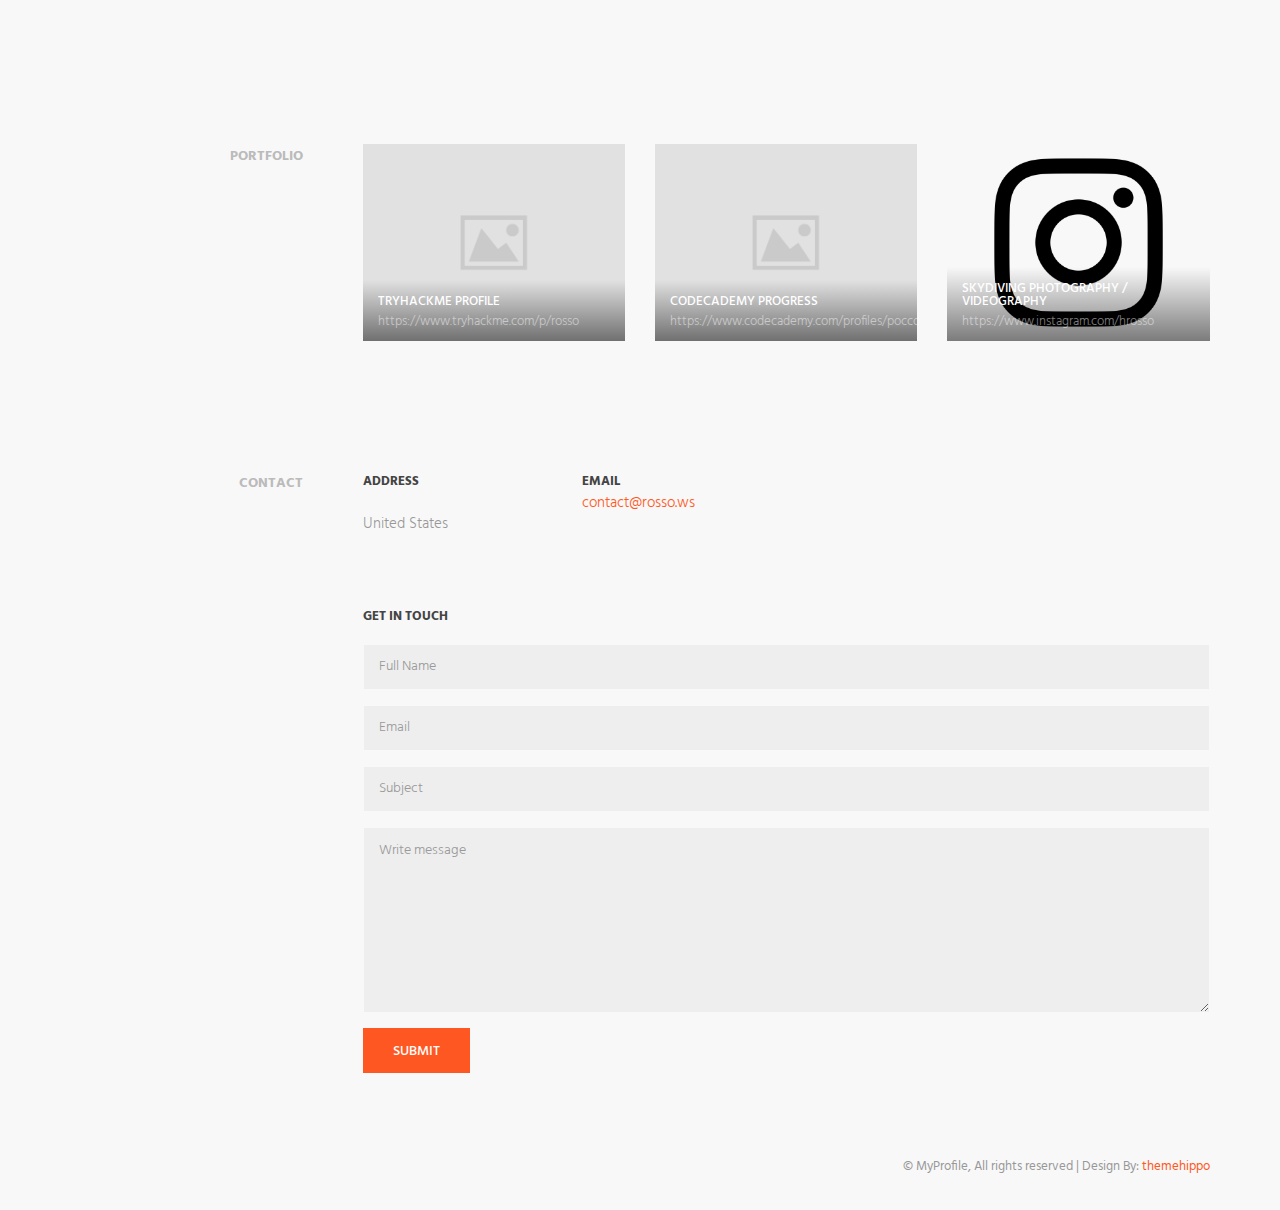
==== commit 57930940: "Add files via upload" ====
--- a/index.html
+++ b/index.html
@@ -76,11 +76,8 @@
                 </div>
 
                 <ul class="social-icon">
-                    <li><a href="#"><i class="fa fa-facebook" aria-hidden="true"></i></a></li>
                     <li><a href="https://www.twitter.com/x68Pocco"><i class="fa fa-twitter" aria-hidden="true"></i></a></li>
-                    <li><a href="#"><i class="fa fa-linkedin" aria-hidden="true"></i></a></li>
-                    <li><a href="#"><i class="fa fa-slack" aria-hidden="true"></i></a></li>
-                    <li><a href="#"><i class="fa fa-dribbble" aria-hidden="true"></i></a></li>
+                    <li><a href="https://www.instagram.com/hrosso"><i class="fa fa-instagram" aria-hidden="true"></i></a></li>
                 </ul>
             </div>
         </div>
@@ -364,7 +361,10 @@
                     <div class="col-md-4 col-sm-6">
                         <a class="portfolio-item" href="#">
                             <div class="portfolio-thumb">
-                                <img src="img/portfolio-1.jpg" alt="">
+                                <img src="img/portfolio-1.jpg" 
+                                height="200"
+                                width="300"
+                                alt="">
                             </div>
 
                             <div class="portfolio-info">
@@ -378,7 +378,10 @@
                     <div class="col-md-4 col-sm-6">
                         <a class="portfolio-item" href="#">
                             <div class="portfolio-thumb">
-                                <img src="img/portfolio-2.jpg" alt="">
+                                <img src="img/portfolio-2.jpg" 
+                                height="200"
+                                width="300"
+                                alt="">
                             </div>
 
                             <div class="portfolio-info">
@@ -392,49 +395,10 @@
                     <div class="col-md-4 col-sm-6">
                         <a class="portfolio-item" href="#">
                             <div class="portfolio-thumb">
-                                <img src="img/portfolio-3.jpg" alt="">
-                            </div>
-
-                            <div class="portfolio-info">
-                                <h3>Management methodology</h3>
-                                <small>domain.com</small>
-                            </div>
-                            <!-- portfolio-info -->
-                        </a>
-                        <!-- .portfolio-item -->
-                    </div>
-                    <div class="col-md-4 col-sm-6">
-                        <a class="portfolio-item" href="#">
-                            <div class="portfolio-thumb">
-                                <img src="img/portfolio-4.jpg" alt="">
-                            </div>
-
-                            <div class="portfolio-info">
-                                <h3>Market research</h3>
-                                <small>domain.com</small>
-                            </div>
-                            <!-- portfolio-info -->
-                        </a>
-                        <!-- .portfolio-item -->
-                    </div>
-                    <div class="col-md-4 col-sm-6">
-                        <a class="portfolio-item" href="#">
-                            <div class="portfolio-thumb">
-                                <img src="img/portfolio-5.jpg" alt="">
-                            </div>
-
-                            <div class="portfolio-info">
-                                <h3>Market research</h3>
-                                <small>domain.com</small>
-                            </div>
-                            <!-- portfolio-info -->
-                        </a>
-                        <!-- .portfolio-item -->
-                    </div>
-                    <div class="col-md-4 col-sm-6">
-                        <a class="portfolio-item" href="#">
-                            <div class="portfolio-thumb">
-                                <img src="img/portfolio-6.jpg" alt="">
+                                <img src="img/portfolio-6.png" 
+                                height="200"
+                                width="300"
+                                alt="">
                             </div>
 
                             <div class="portfolio-info">
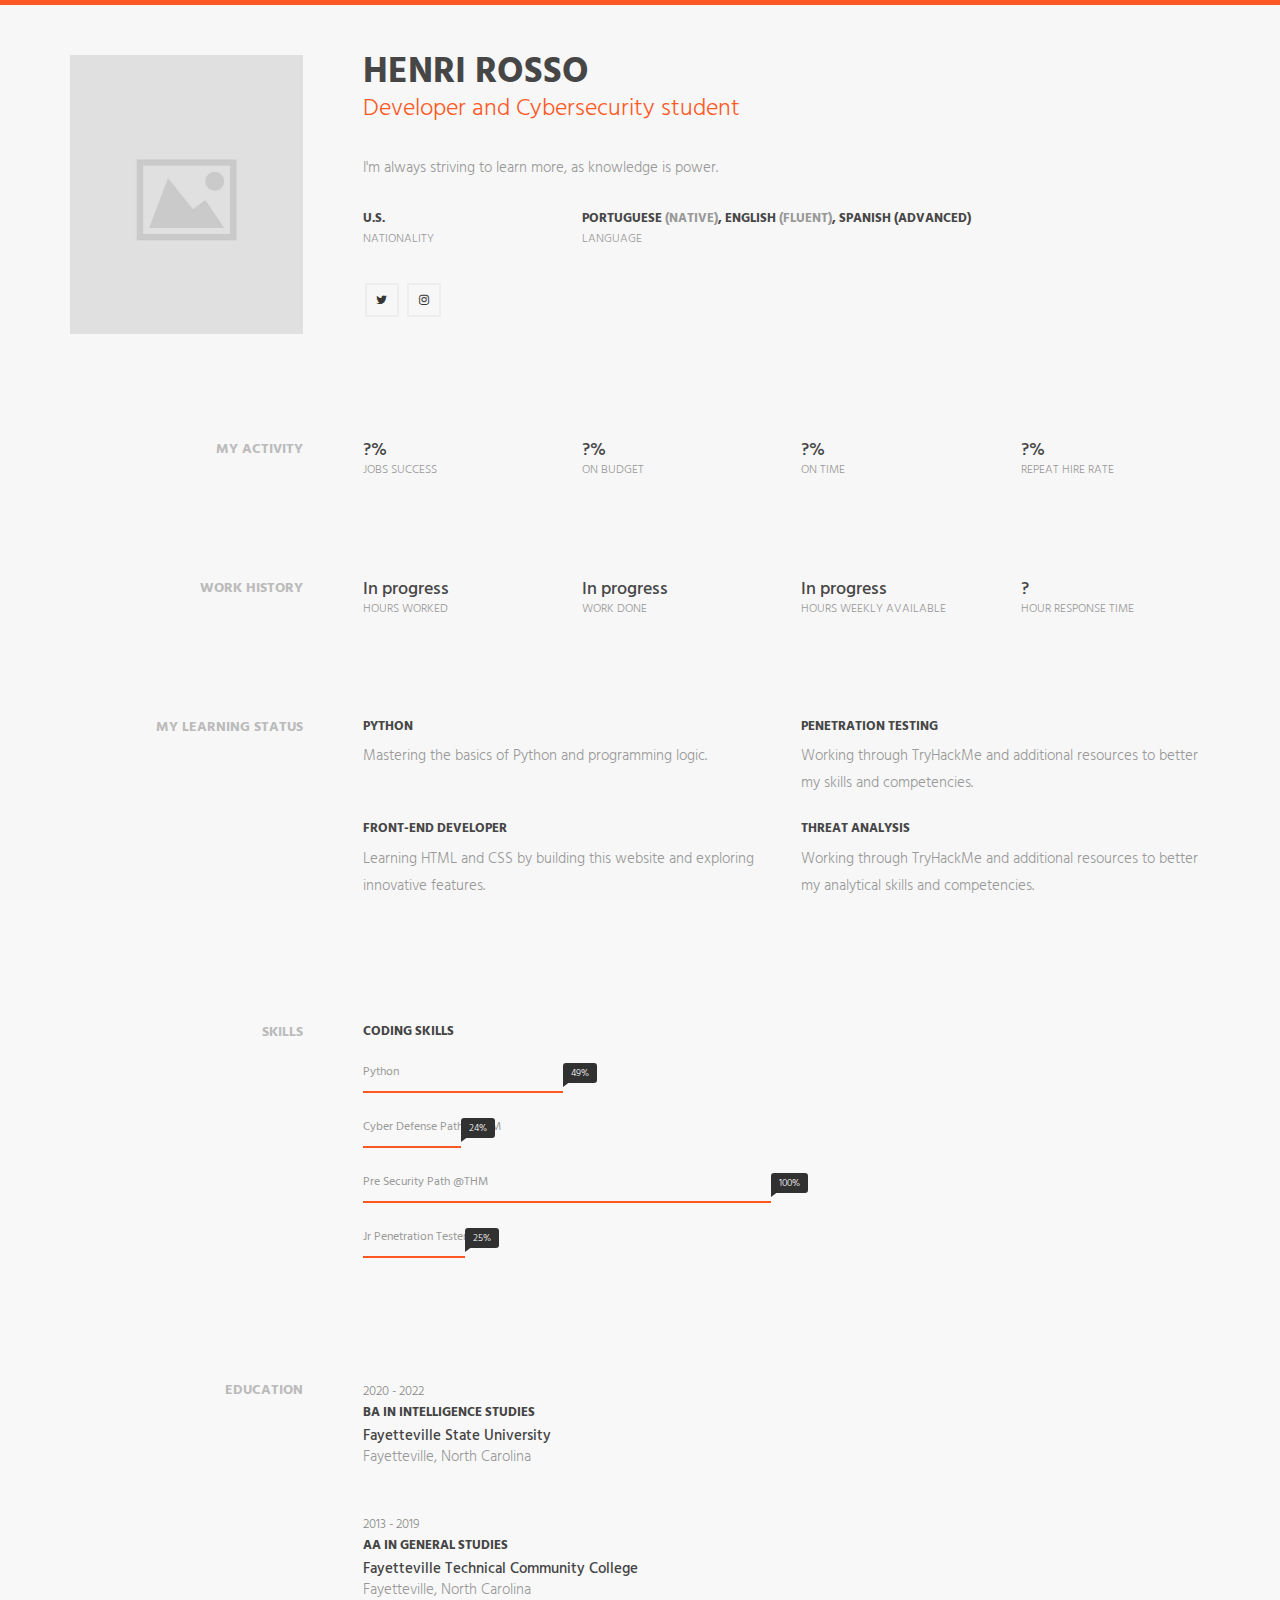
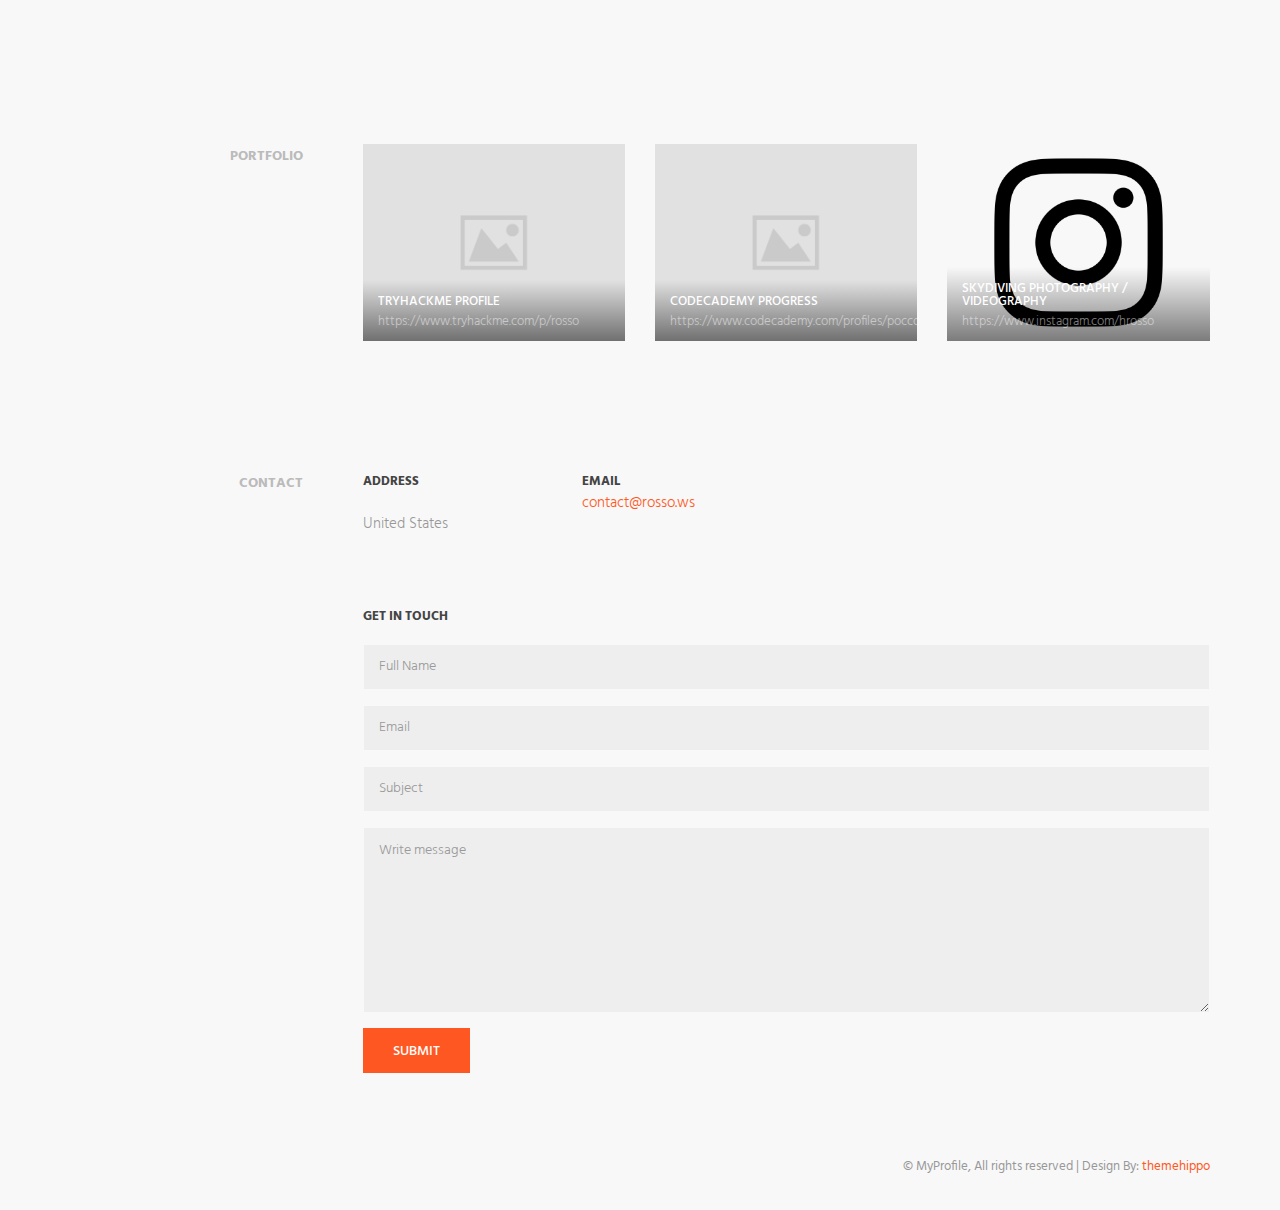
==== commit 3c61863f: "Update index.html" ====
--- a/index.html
+++ b/index.html
@@ -359,7 +359,7 @@
             <div class="col-md-9">
                 <div class="row">
                     <div class="col-md-4 col-sm-6">
-                        <a class="portfolio-item" href="#">
+                        <a class="portfolio-item" href="https://www.tryhackme.com/p/rosso">
                             <div class="portfolio-thumb">
                                 <img src="img/portfolio-1.jpg" 
                                 height="200"
@@ -376,7 +376,7 @@
                         <!-- .portfolio-item -->
                     </div>
                     <div class="col-md-4 col-sm-6">
-                        <a class="portfolio-item" href="#">
+                        <a class="portfolio-item" href="https://www.codecademy.com/profiles/pocco">
                             <div class="portfolio-thumb">
                                 <img src="img/portfolio-2.jpg" 
                                 height="200"
@@ -393,7 +393,7 @@
                         <!-- .portfolio-item -->
                     </div>
                     <div class="col-md-4 col-sm-6">
-                        <a class="portfolio-item" href="#">
+                        <a class="portfolio-item" href="https://www.instagram.com/hrosso">
                             <div class="portfolio-thumb">
                                 <img src="img/portfolio-6.png" 
                                 height="200"
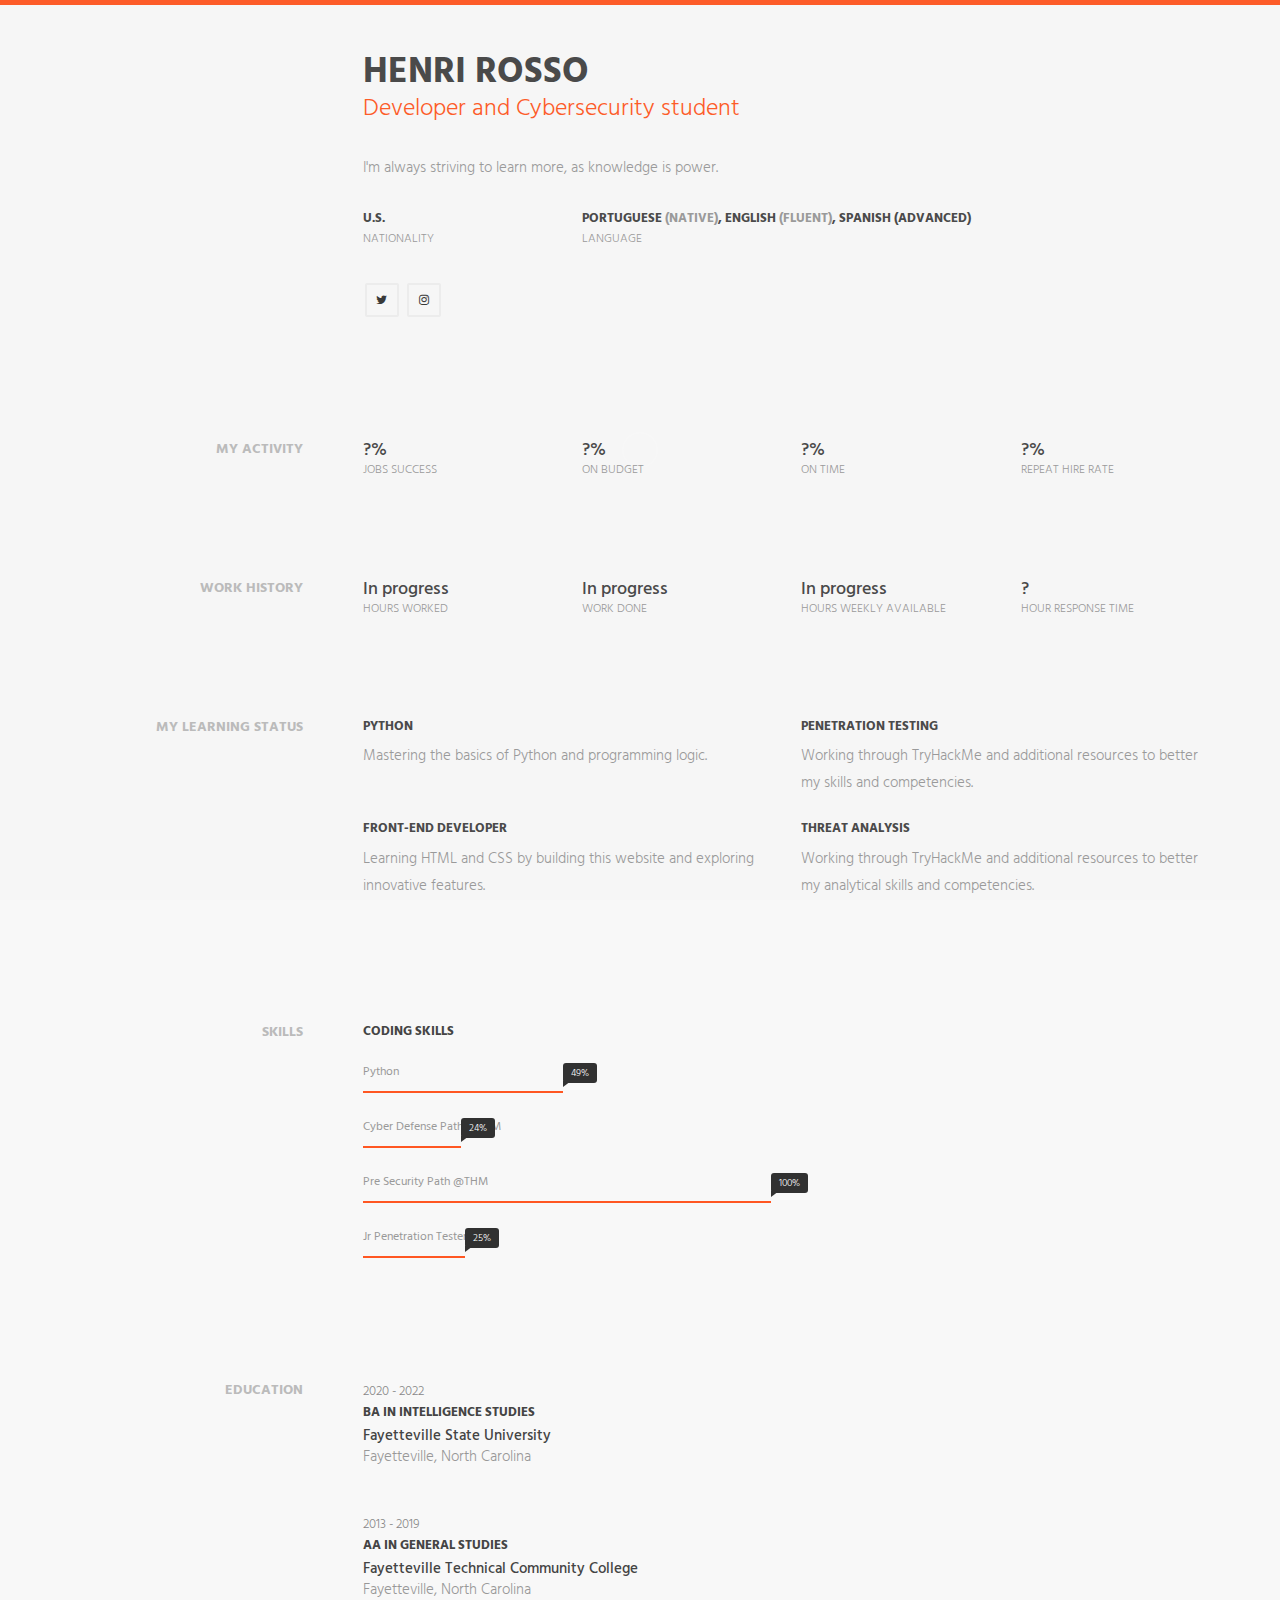
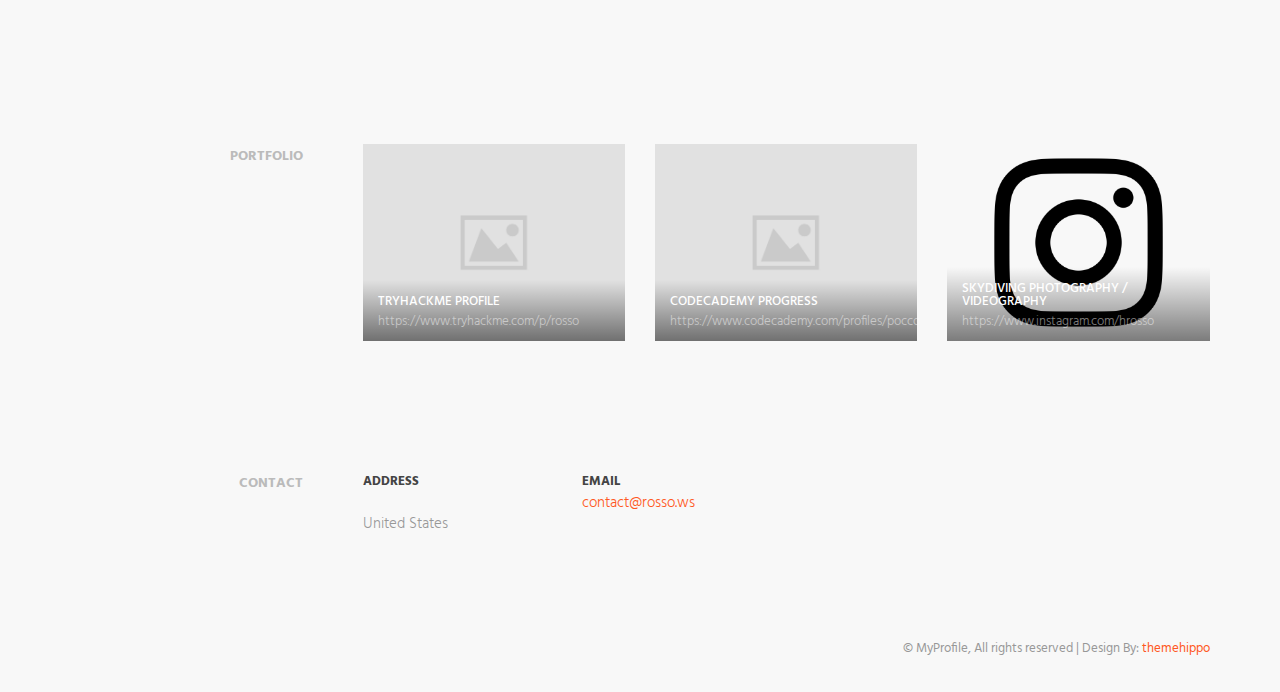
==== commit 21f79981: "Update index.html" ====
--- a/index.html
+++ b/index.html
@@ -46,7 +46,7 @@
         <div class="row">
             <div class="col-md-3">
                 <div class="profile-img">
-                    <img src="img/img-profile.jpg" class="img-responsive" alt=""/>
+                    <img src="img/img-profile.jpeg" class="img-responsive" alt=""/>
                 </div>
                 <!-- Profile Image -->
             </div>
@@ -445,33 +445,6 @@
 
                 </div>
                 <!--.row-->
-
-                <div class="feedback-form">
-                    <h3>GET IN TOUCH</h3>
-
-                    <form id="contactForm" action="sendemail.php" method="POST">
-                        <div class="form-group">
-                            <input type="text" name="name" required="" class="form-control" id="InputName"
-                                   placeholder="Full Name">
-                        </div>
-                        <div class="form-group">
-                            <input type="email" name="email" required="" class="form-control" id="InputEmail"
-                                   placeholder="Email">
-                        </div>
-                        <div class="form-group">
-                            <input type="text" name="subject" class="form-control" id="InputSubject"
-                                   placeholder="Subject">
-                        </div>
-                        <div class="form-group">
-                            <textarea class="form-control" rows="4" required="" name="message" id="message-text"
-                                      placeholder="Write message"></textarea>
-                        </div>
-
-                        <button type="submit" class="btn btn-primary">Submit</button>
-                    </form>
-                </div>
-                <!-- .feedback-form -->
-
             </div>
         </div>
         <!--.row-->
--- a/css/style.css
+++ b/css/style.css
@@ -429,7 +429,7 @@
 .portfolio-item .portfolio-thumb img {
     height    : auto;
     display   : block;
-    max-width : 100%;
+    max-width : 262.5px;
     }
 
 .portfolio-item .portfolio-info {
@@ -771,4 +771,4 @@
     margin     : 0;
     text-align : center;
     top        : 65%;
-    }+    }
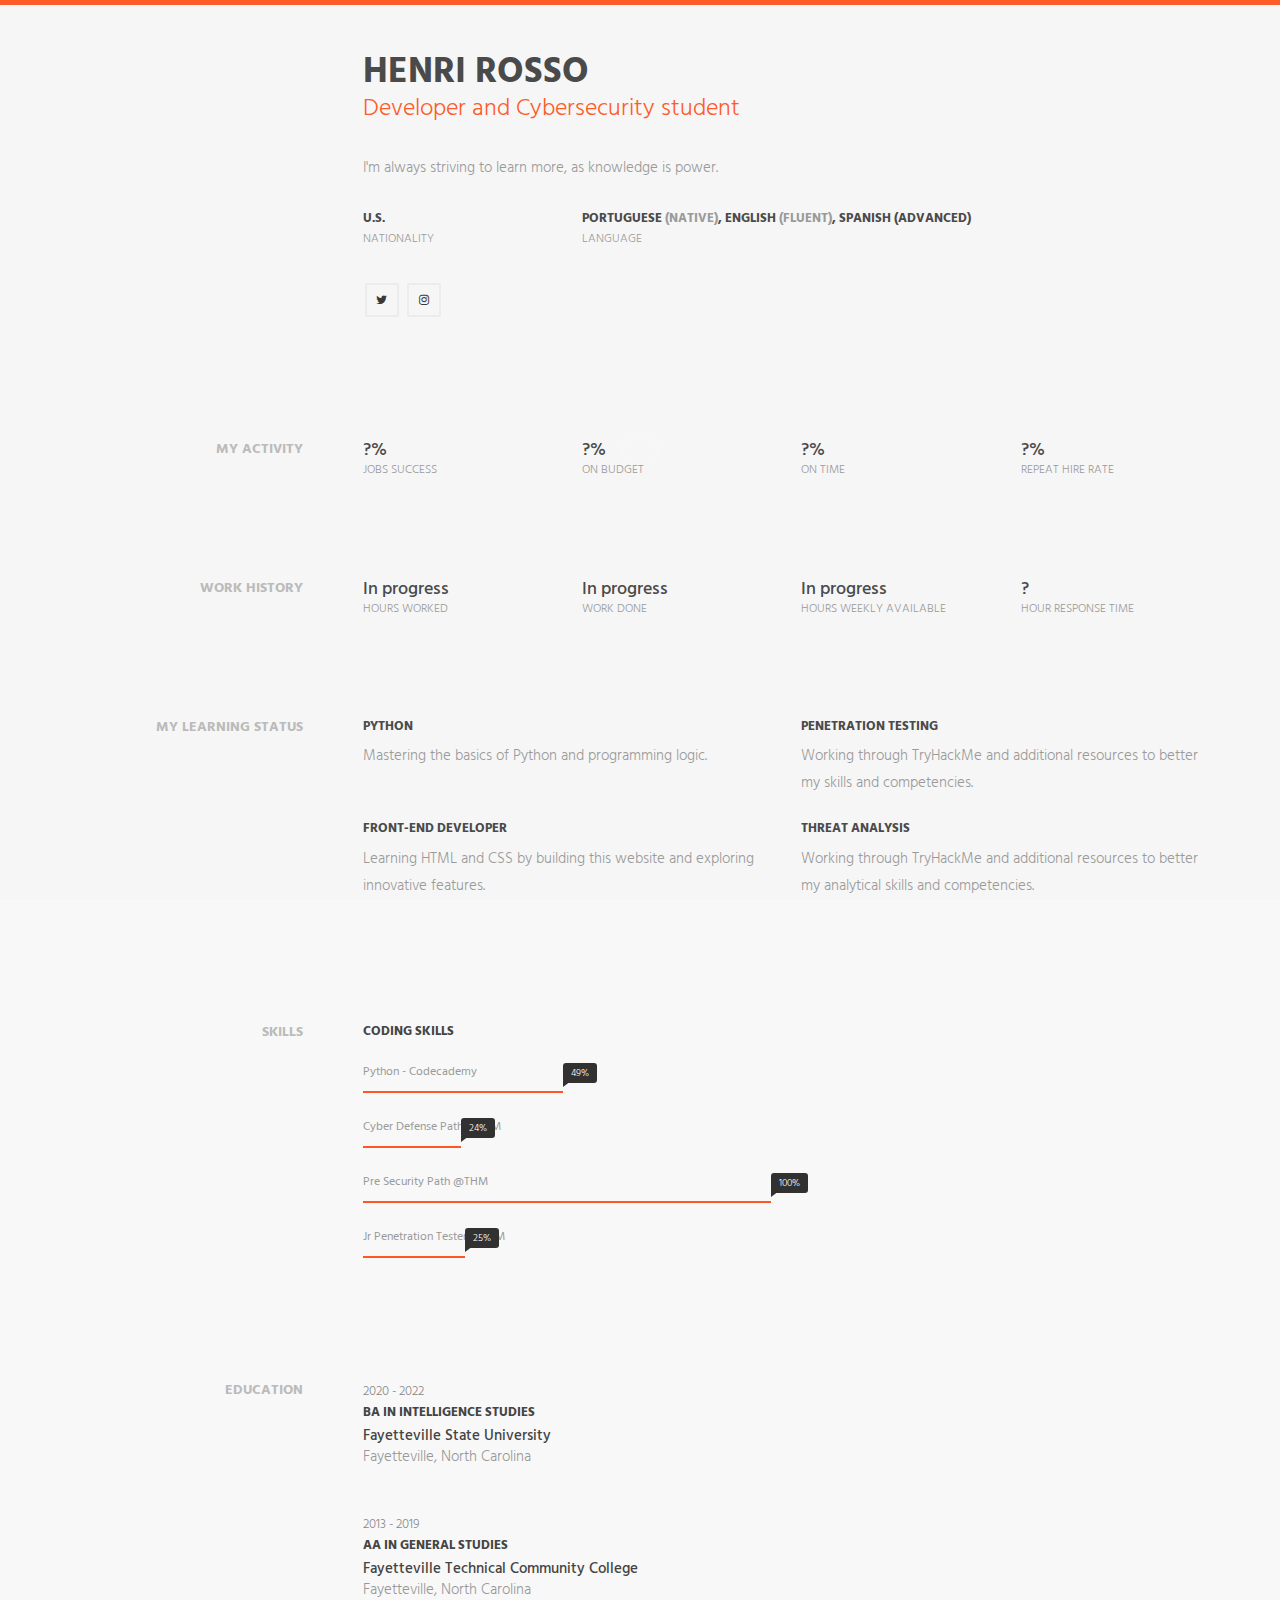
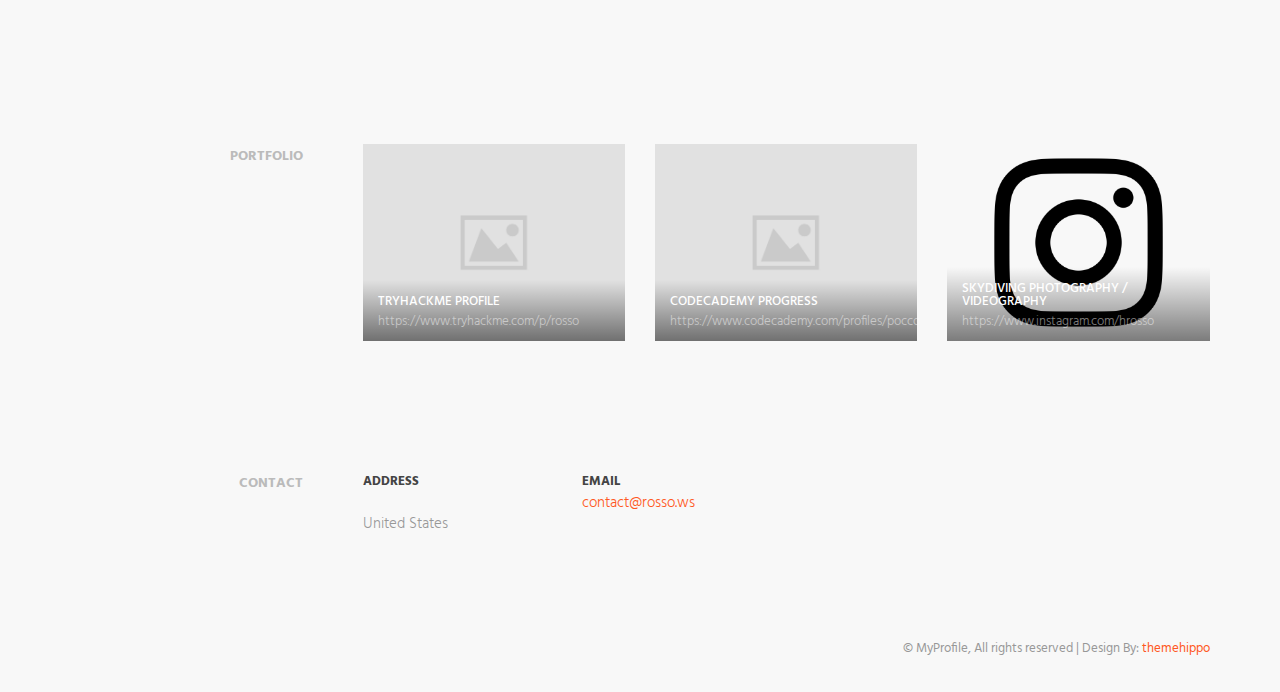
==== commit 5bcbe7c5: "Update index.html" ====
--- a/index.html
+++ b/index.html
@@ -244,7 +244,7 @@
                             <h3>CODING SKILLS</h3>
 
                             <div class="progress-item">
-                                <span class="progress-title">Python</span>
+                                <span class="progress-title">Python - Codecademy</span>
 
                                 <div class="progress">
                                     <div class="progress-bar" role="progressbar" aria-valuenow="49" aria-valuemin="0"
@@ -283,7 +283,7 @@
                             <!-- /.skill-progress -->
 
                             <div class="progress-item">
-                                <span class="progress-title">Jr Penetration Tester</span>
+                                <span class="progress-title">Jr Penetration Tester @THM</span>
 
                                 <div class="progress">
                                     <div class="progress-bar" role="progressbar" aria-valuenow="25" aria-valuemin="0"
